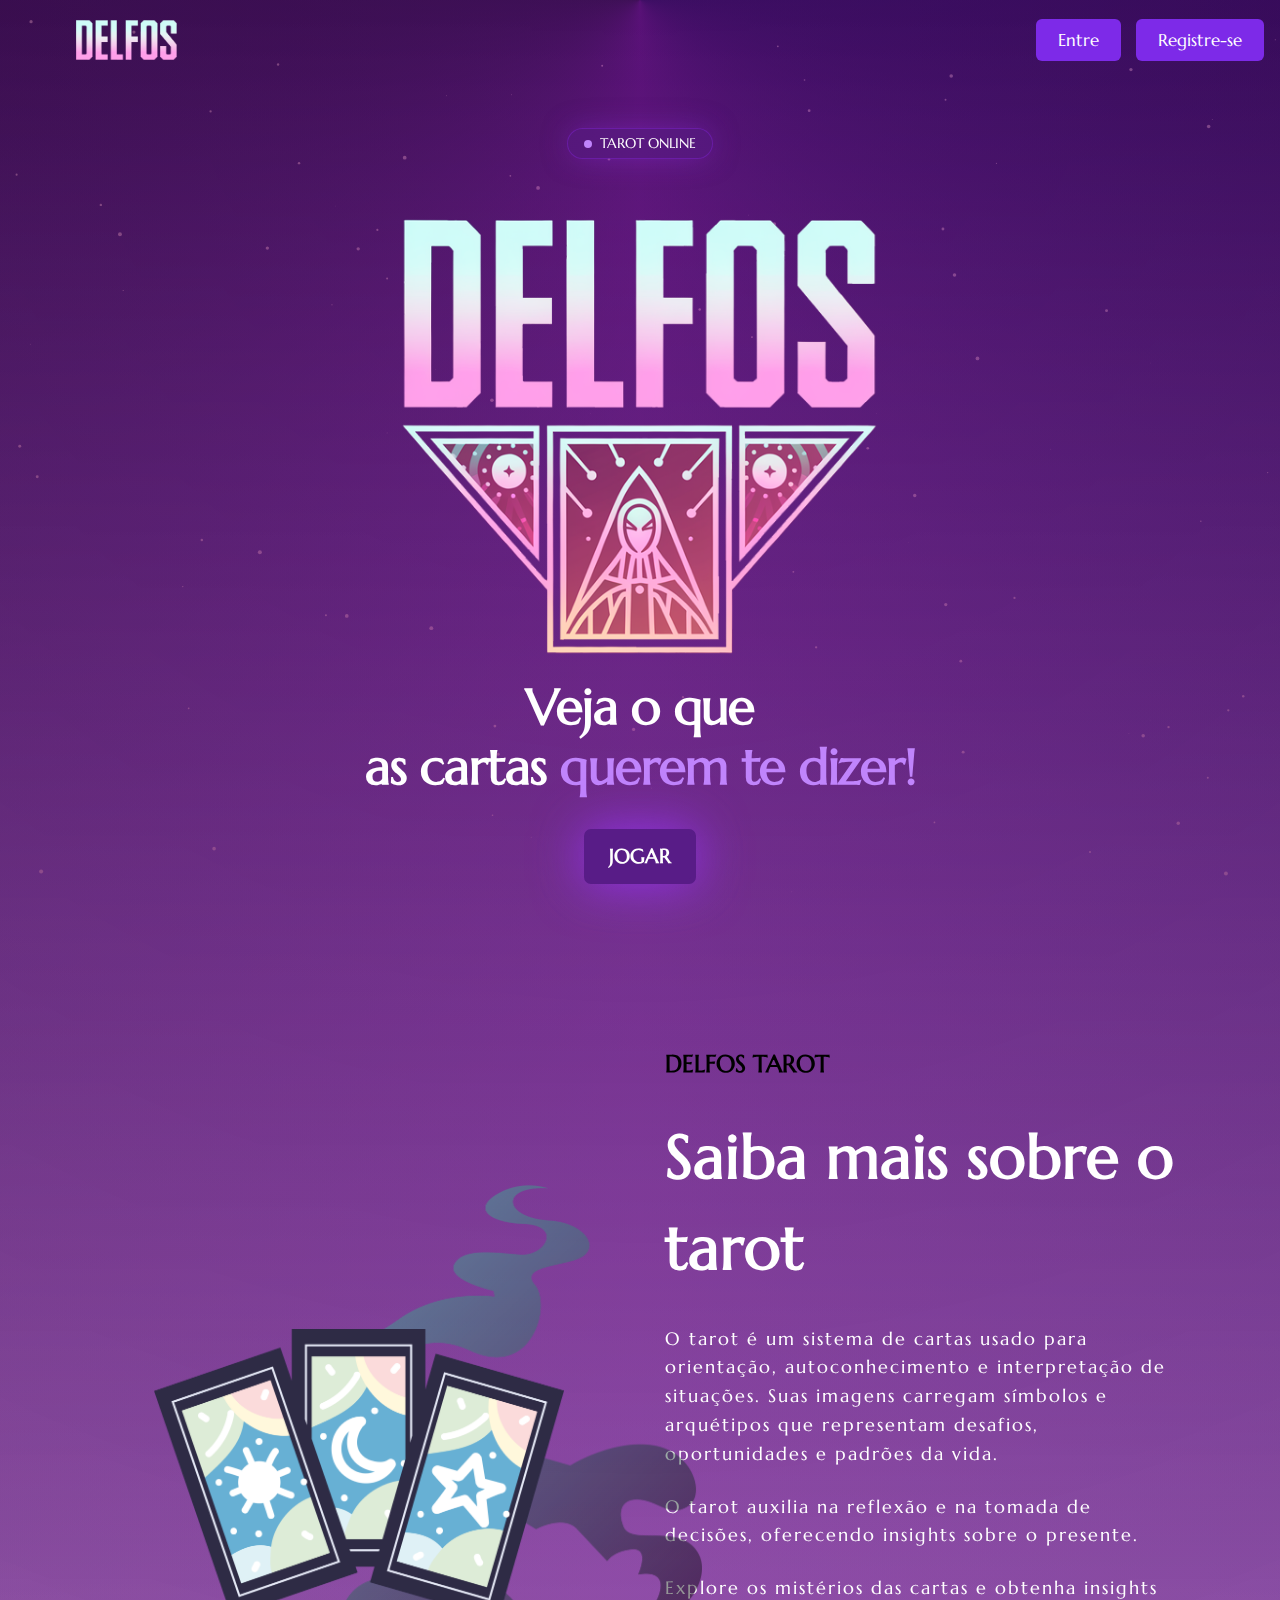
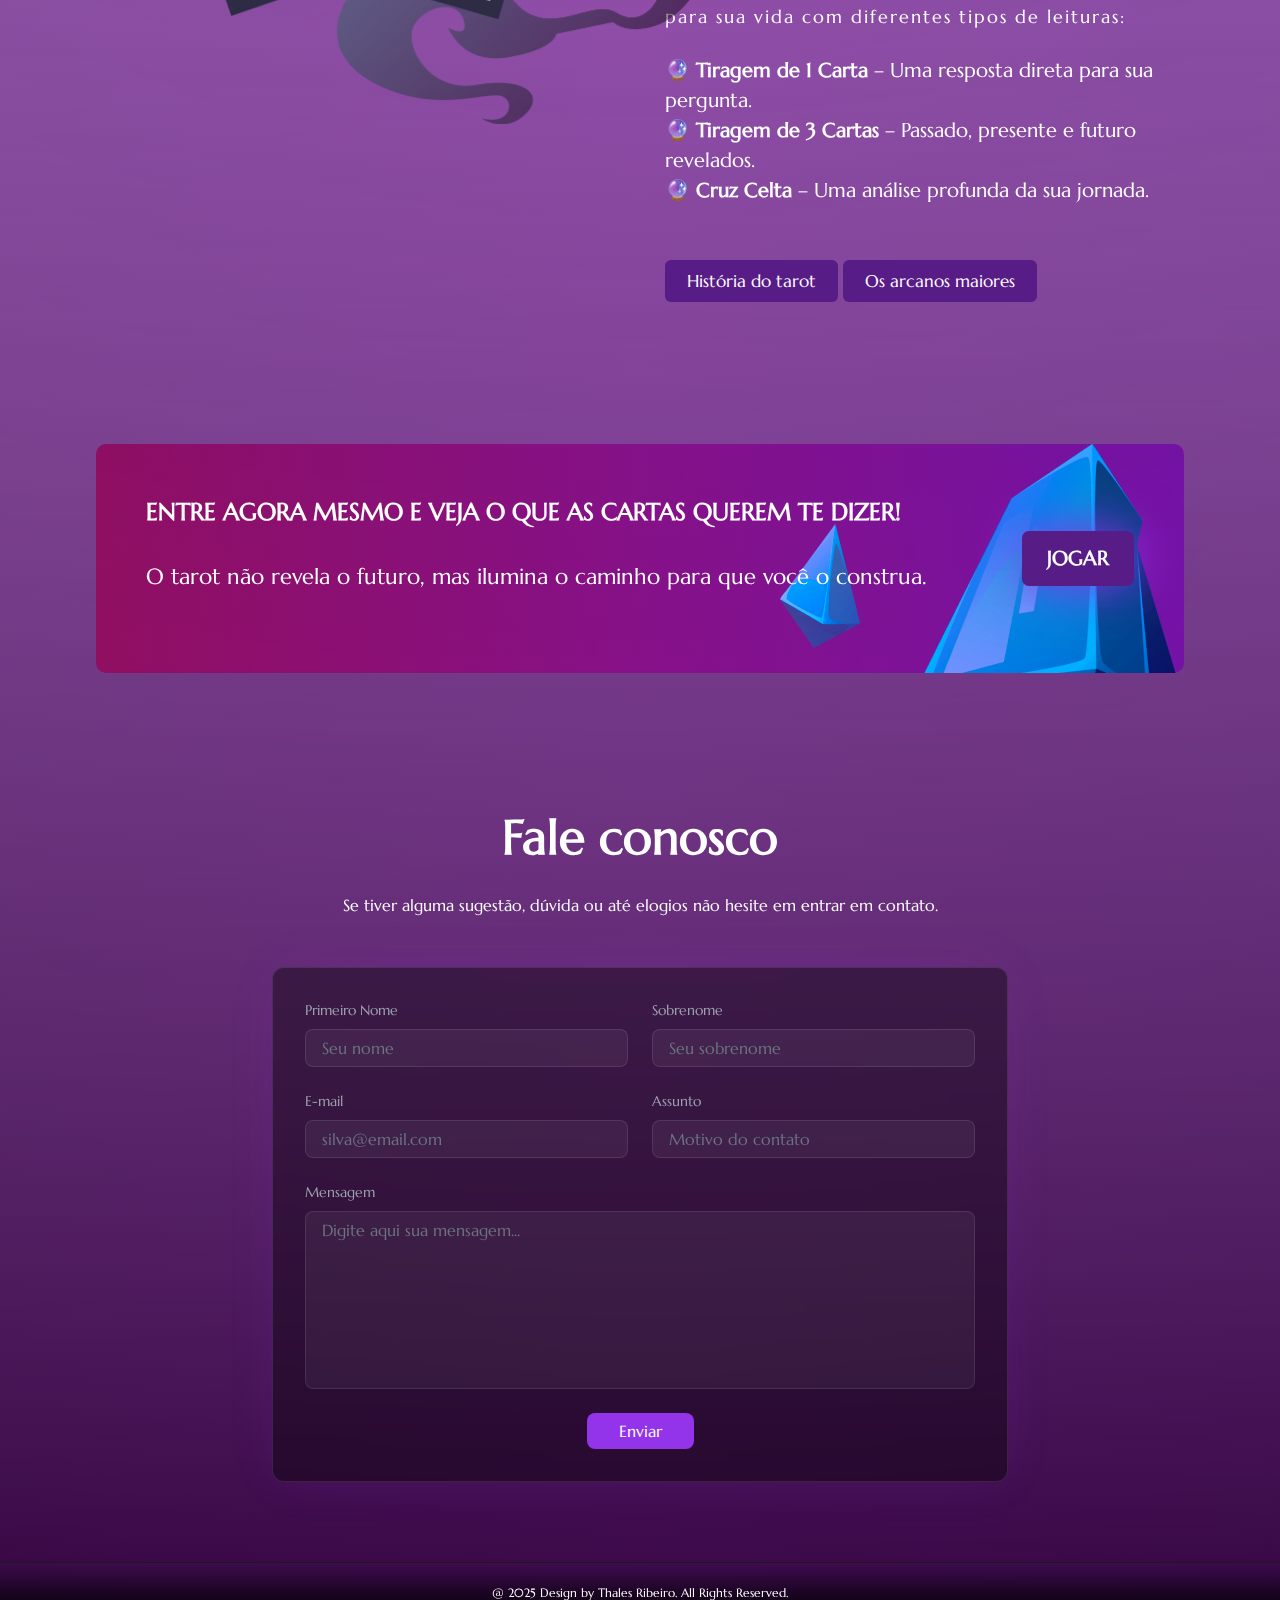
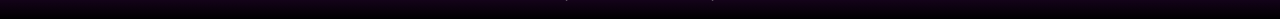
==== frontend/index.html @ f5b67c80 "banner ready" ====
<!DOCTYPE html>
<html lang="pt-BR">

<head>
    <meta charset="UTF-8">
    <meta name="viewport" content="width=device-width, initial-scale=1.0">
    <title>Delfos</title>
    <link rel="stylesheet" href="styles.css">
    <link rel="shortcut icon" type="imagex/png" href="/img/logo-img.png">
</head>

<body>

    <!-- login e signup -->

    <div id="login-modal" class="modal-background">
        <div class="modal">
            <span id="close-login" class="close-btn">&times;</span>
            <h1>Entre</h1>
            <form>
                <input type="email" placeholder="Email" required>
                <input type="password" placeholder="Senha" required>
                <button type="submit">Entrar</button>
            </form>
        </div>
    </div>

    <div id="signup-modal" class="modal-background">
        <div class="modal">
            <span id="close-signup" class="close-btn">&times;</span>
            <h2>Registre-se</h2>
            <form>
                <input type="email" placeholder="Email" required>
                <input type="password" placeholder="Senha" required>
                <button type="submit">Cadastrar</button>
            </form>
        </div>
    </div>


    <div class="container">
        <!-- Navigation -->
        <nav class="navbar">
            <div class="navbar-container">
                <div class="navbar-content">
                    <div class="navbar-left">
                        <a href="/" class="logo">
                            <div class="logo-icon">
                                <img src="img/logo-text.png" alt="">
                            </div>
                        </a>
                        <!-- <div class="navbar-links">
              <button class="nav-button">Features</button>
              <button class="nav-button">Developers</button>
              <button class="nav-button">Pricing</button>
              <button class="nav-button">Changelog</button>
            </div> -->
                    </div>
                    <div class="button-nav">
                        <button class="waitlist-button" id="login-btn">Entre</button>
                        <button class="waitlist-button" id="signup-btn">Registre-se</button>
                    </div>

                </div>
            </div>
        </nav>

        <!-- Hero Section -->
        <div class="hero-section">
            <!-- Gradient Background -->
            <div class="gradient-bg">
                <canvas id="canvas"></canvas>
                <div class="gradient-1"></div>
                <div class="gradient-2"></div>
                <div class="gradient-3"></div>
            </div>

            <div class="hero-content">
                <div class="badge">
                    <div class="badge-dot"></div>
                    <span class="badge-text">TAROT ONLINE</span>
                </div>

                <div>
                    <img src="img/logo4.png" alt="site logo" class="logo-img">
                </div>


                <h1 class="hero-title2">
                    Veja o que<br>
                    as cartas <span class="highlight">querem te dizer!</span>
                </h1>

                <p class="hero-description"></p>

                <button class="start-button" id="glowButton">JOGAR</button>
            </div>


            <!-- Introdução ao site -->

            <div class="about section testimonials-section">
                <div class="section_page">
                    <div class="hero_image aboutimg">
                        <img src="img/cards.png" alt="" id="animationtopDown">
                        <img src="img/tknvlt.png" alt="" class="bg-sparkle">
                        <!-- <img src="/img/lnfrlw-1024x548.png" alt="" id="section_image"> -->
                    </div>
                </div>
                <div class="about_title section_title">
                    <span class="glow">Delfos Tarot</span>
                    <h1>Saiba mais sobre o tarot</h1>
                    <div>
                        <p>O tarot é um sistema de cartas usado para orientação, autoconhecimento e interpretação de situações. Suas imagens carregam símbolos e arquétipos que representam desafios, oportunidades e padrões da vida. </p>
                        <br>
                        <p>O tarot auxilia na reflexão e na tomada de decisões, oferecendo insights sobre o presente.</p>
                        <br>
                        <p> Explore os mistérios das
                            cartas e obtenha insights para sua vida com diferentes tipos de leituras:</p>
                        <br>
                        <ul class="list" style="list-style: none;">
                            <li>🔮 <strong>Tiragem de 1 Carta</strong> – Uma resposta direta para sua pergunta.</li>
                            <li>🔮 <strong>Tiragem de 3 Cartas</strong> – Passado, presente e futuro revelados.</li>
                            <li>🔮 <strong>Cruz Celta</strong> – Uma análise profunda da sua jornada.</li>
                        </ul>
                        <br>
                    </div>
                    <div class="buttons-about">
                        <button class="about-tarot">História do tarot</button>
                        <button class="about-tarot">Os arcanos maiores</button>
                    </div>

                </div>
            </div>


            <!-- Testimonials Section -->
            <!-- <div class="testimonials-section">
                <div class="testimonials-container">
                    <div class="testimonials-grid">
                       
                        <div class="testimonial-card">
                            <div class="testimonial-glow"></div>
                            <div class="testimonial-content">
                                <div class="testimonial-profile">
                                    <img src="https://hebbkx1anhila5yf.public.blob.vercel-storage.com/image-GicK90aYtt8zrKnsr4RPexb2hOnWFR.png"
                                        alt="Talia Taylor" class="profile-image">
                                </div>
                                <blockquote class="testimonial-quote">
                                    <p>Escolha como tirar:</p>
                                </blockquote>
                                <ul>
                                    <li>Uma carta</li>
                                    <li>Três cartas</li>
                                    <li>Cruz celta</li>
                                </ul>
                            
                            </div>
                        </div>

                        
                        <div class="testimonial-card">
                            <div class="testimonial-glow"></div>
                            <div class="testimonial-content">
                                <div class="testimonial-profile">
                                    <img src="placeholder.svg?height=96&width=96" alt="Alex Chen" class="profile-image">
                                </div>
                                <blockquote class="testimonial-quote">
                                    <p>Escolha entre diferentes baralhos"</p>
                                </blockquote>
                                <footer class="testimonial-footer">
                                    <div class="testimonial-name">Alex Chen</div>
                                    <div class="testimonial-position">Lead Analyst @ DataFlow</div>
                                </footer>
                            </div>
                        </div>

                    
                        <div class="testimonial-card">
                            <div class="testimonial-glow"></div>
                            <div class="testimonial-content">
                                <div class="testimonial-profile">
                                    <img src="placeholder.svg?height=96&width=96" alt="Sarah Martinez"
                                        class="profile-image">
                                </div>
                                <blockquote class="testimonial-quote">
                                    <p>Leitura feita com AI</p>
                                </blockquote>
                                <footer class="testimonial-footer">
                                    <div class="testimonial-name">Sarah Martinez</div>
                                    <div class="testimonial-position">CTO @ TechForward</div>
                                </footer>
                            </div>
                        </div>
                    </div>
                </div>
            </div> -->
            
            <!-- banner  -->

            <div class="banner">
                <div class="banner-main">
                    <div class="banner-text">
                        <h1>Entre agora mesmo e veja o que as cartas querem te dizer!</h1>
                        <p>O tarot não revela o futuro, mas ilumina o caminho para que você o construa.</p>
                    </div>
                    <div>
                        <button class="start-button" id="glowButton">JOGAR</button>
                    </div>
                    <!-- <button class="start-button" id="glowButton">JOGAR</button> -->

                    
                </div>
            </div>
        

            <!-- Contact Section -->
            <div class="contact-section">
                <div class="contact-container">
                    <h2 class="section-title">Fale conosco</h2>
                    <p class="section-description">
                        Se tiver alguma sugestão, dúvida ou até elogios não hesite em entrar em contato.
                    </p>

                    <div class="contact-form-container">
                        <form class="contact-form">
                            <div class="form-row">
                                <div class="form-group">
                                    <label class="form-label">Primeiro Nome</label>
                                    <input type="text" placeholder="Seu nome" class="form-input">
                                </div>
                                <div class="form-group">
                                    <label class="form-label">Sobrenome</label>
                                    <input type="text" placeholder="Seu sobrenome" class="form-input">
                                </div>
                            </div>

                            <div class="form-row">
                                <div class="form-group">
                                    <label class="form-label">E-mail</label>
                                    <input type="email" placeholder="silva@email.com" class="form-input">
                                </div>
                                <div class="form-group">
                                    <label class="form-label">Assunto</label>
                                    <input type="text" placeholder="Motivo do contato" class="form-input">
                                </div>
                            </div>

                            <div class="form-group">
                                <label class="form-label">Mensagem</label>
                                <textarea rows="8" placeholder="Digite aqui sua mensagem..."
                                    class="form-textarea"></textarea>
                            </div>

                            <button type="submit" class="submit-button">Enviar</button>
                        </form>
                    </div>
                </div>
            </div>

            <!-- Footer -->
            <footer class="footer">
                <div class="footer-container">
                    <nav class="footer-nav">
                        <p><a href="https://www.linkedin.com/in/ribeirothales/" target="_blank">@ 2025 Design by Thales
                                Ribeiro. All Rights Reserved.</a></p>

                    </nav>
                </div>
            </footer>
        </div>
    </div>


    <a class="back-to-top" href="#"><i class="fa-solid fa-arrow-up"></i></a>
    <script src="script.js"></script>
</body>

</html>
---- frontend/styles.css ----
@import url('https://fonts.googleapis.com/css2?family=Epilogue:ital,wght@0,100..900;1,100..900&family=Lilita+One&family=Marcellus&family=Oswald:wght@200..700&family=Poppins:ital,wght@0,100;0,200;0,300;0,400;0,500;0,600;0,700;0,800;0,900;1,100;1,200;1,300;1,400;1,500;1,600;1,700;1,800;1,900&display=swap');

/* Base Styles */
:root {
  --purple-400: #c084fc;
  --purple-600: #9333ea;
  --purple-700: #7e22ce;
  --purple-900: #581c87;
  --black: #000000;
  --white: #ffffff;
  --gray-300: #d1d5db;
  --gray-400: #9ca3af;
  --gray-500: #6b7280;
}

* {
  margin: 0;
  padding: 0;
  box-sizing: border-box;
  font-family: 'Marcellus', sans serif;
}

body {
  font-family: -apple-system, BlinkMacSystemFont, 'Segoe UI', Roboto, Oxygen, Ubuntu, Cantarell, 'Open Sans', 'Helvetica Neue', sans-serif;
  color: var(--white);
  line-height: 1.5;
}

canvas{
  filter: blur(0.5px);
}

.container {
  min-height: 100vh;
  background: linear-gradient(to bottom, var(--black), rgba(88, 28, 135, 0.2), var(--black));
  overflow: hidden;
}

/* login e signup */

.modal-background {
  position: fixed;
  top: 0;
  left: 0;
  width: 100%;
  height: 100%;
  background: rgba(0, 0, 0, 0.7); /* Fundo escuro */
  backdrop-filter: blur(5px); /* Desfoque do fundo */
  display: none; /* Inicialmente escondido */
  justify-content: center;
  align-items: center;
  z-index: 999;
}

.modal {
  background-color:rgb(46, 1, 54);
  padding: 20px;
  border-radius: 10px;
  box-shadow: 0px 4px 12px rgba(0, 0, 0, 0.1);
  width: 100%;
  max-width: 400px; /* Limita a largura do modal */
  display: flex;
  flex-direction: column;
  align-items: center;
  position: relative;
}

/* Botão X para fechar no canto superior direito */
.close-btn {
  position: absolute;
  top: 10px;
  right: 10px;
  font-size: 30px;
  font-weight: bold;
  color: #333;
  cursor: pointer;
}

.close-btn:hover {
  color: #f44336;
}

.modal input {
  width: 100%;
  padding: 10px;
  margin: 10px 0;
  border: 1px solid #ccc;
  border-radius: 5px;
  box-sizing: border-box; /* Garante que o padding não ultrapasse o tamanho do input */
}

.modal button {
  padding: 10px 20px;
  background-color: var(--purple-400);
  color: white;
  border: none;
  border-radius: 5px;
  cursor: pointer;
  width: 100%;
  margin-top: 10px;
}

.modal button:hover {
  background-color: var(--purple-600);
}



/* Navigation */
.navbar {
  position: fixed;
  top: 0;
  left: 0;
  right: 0;
  z-index: 50;
}

.navbar-container {
  padding: 0 1rem;
}

.navbar-content {
  display: flex;
  align-items: center;
  justify-content: space-between;
  height: 4rem;
  margin: 0.5rem 0;
}

.button-nav {
  display: flex;
  gap: 15px;
}


.navbar-left {
  display: flex;
  align-items: center;
  gap: 4rem;
}

.logo {
  display: flex;
  align-items: center;
  text-decoration: none;
}

.logo-icon {
  display: flex;
  padding-left: 60px;

}

.logo-icon img {
  max-width: 20%;
}

.logo-dot {
  width: 0.75rem;
  height: 0.75rem;
  border-radius: 50%;
  background-color: var(--white);
}

.navbar-links {
  display: none;
}

.nav-button {
  background: transparent;
  border: none;
  color: var(--gray-400);
  padding: 0.5rem 1rem;
  cursor: pointer;
  font-size: 1rem;
  transition: color 0.3s;
}

.nav-button:hover {
  color: var(--white);
}

.about-tarot {
  position: relative;
  padding: 10px 22px;
  border-radius: 6px;
  border: none;
  color: #fff;
  cursor: pointer;
  background-color: var(--purple-900);
  transition: all 0.2s ease;
  font-size: 17px;
  font-weight: 400;
}

.about-tarot:before,
.about-tarot:after {
  position: absolute;
  content: "";
  width: 150%;
  left: 50%;
  height: 100%;
  transform: translateX(-50%);
  z-index: -1000;
  background-repeat: no-repeat;
}

.about-tarot:hover:before {
  top: -70%;
  background-image: radial-gradient(circle, #7d2ae8 20%, transparent 20%),
    radial-gradient(circle, transparent 20%, #7d2ae8 20%, transparent 30%),
    radial-gradient(circle, #7d2ae8 20%, transparent 20%),
    radial-gradient(circle, #7d2ae8 20%, transparent 20%),
    radial-gradient(circle, transparent 10%, #7d2ae8 15%, transparent 20%),
    radial-gradient(circle, #7d2ae8 20%, transparent 20%),
    radial-gradient(circle, #7d2ae8 20%, transparent 20%),
    radial-gradient(circle, #7d2ae8 20%, transparent 20%),
    radial-gradient(circle, #7d2ae8 20%, transparent 20%);
  background-size: 10% 10%, 20% 20%, 15% 15%, 20% 20%, 18% 18%, 10% 10%, 15% 15%,
    10% 10%, 18% 18%;
  background-position: 50% 120%;
  animation: greentopBubbles 0.6s ease;
}

.waitlist-button {
  position: relative;
  padding: 10px 22px;
  border-radius: 6px;
  border: none;
  color: #fff;
  cursor: pointer;
  background-color: #7d2ae8;
  transition: all 0.2s ease;
  font-size: 17px;
  font-weight: 400;
}

.waitlist-button:active {
  transform: scale(0.96);
}

.waitlist-button:before,
.waitlist-button:after {
  position: absolute;
  content: "";
  width: 150%;
  left: 50%;
  height: 100%;
  transform: translateX(-50%);
  z-index: -1000;
  background-repeat: no-repeat;
}

.waitlist-button:hover:before {
  top: -70%;
  background-image: radial-gradient(circle, #7d2ae8 20%, transparent 20%),
    radial-gradient(circle, transparent 20%, #7d2ae8 20%, transparent 30%),
    radial-gradient(circle, #7d2ae8 20%, transparent 20%),
    radial-gradient(circle, #7d2ae8 20%, transparent 20%),
    radial-gradient(circle, transparent 10%, #7d2ae8 15%, transparent 20%),
    radial-gradient(circle, #7d2ae8 20%, transparent 20%),
    radial-gradient(circle, #7d2ae8 20%, transparent 20%),
    radial-gradient(circle, #7d2ae8 20%, transparent 20%),
    radial-gradient(circle, #7d2ae8 20%, transparent 20%);
  background-size: 10% 10%, 20% 20%, 15% 15%, 20% 20%, 18% 18%, 10% 10%, 15% 15%,
    10% 10%, 18% 18%;
  background-position: 50% 120%;
  animation: greentopBubbles 0.6s ease;
}

@keyframes greentopBubbles {
  0% {
    background-position: 5% 90%, 10% 90%, 10% 90%, 15% 90%, 25% 90%, 25% 90%,
      40% 90%, 55% 90%, 70% 90%;
  }

  50% {
    background-position: 0% 80%, 0% 20%, 10% 40%, 20% 0%, 30% 30%, 22% 50%,
      50% 50%, 65% 20%, 90% 30%;
  }

  100% {
    background-position: 0% 70%, 0% 10%, 10% 30%, 20% -10%, 30% 20%, 22% 40%,
      50% 40%, 65% 10%, 90% 20%;
    background-size: 0% 0%, 0% 0%, 0% 0%, 0% 0%, 0% 0%, 0% 0%;
  }
}

.waitlist-button:hover::after {
  bottom: -70%;
  background-image: radial-gradient(circle, #7d2ae8 20%, transparent 20%),
    radial-gradient(circle, #7d2ae8 20%, transparent 20%),
    radial-gradient(circle, transparent 10%, #7d2ae8 15%, transparent 20%),
    radial-gradient(circle, #7d2ae8 20%, transparent 20%),
    radial-gradient(circle, #7d2ae8 20%, transparent 20%),
    radial-gradient(circle, #7d2ae8 20%, transparent 20%),
    radial-gradient(circle, #7d2ae8 20%, transparent 20%);
  background-size: 15% 15%, 20% 20%, 18% 18%, 20% 20%, 15% 15%, 20% 20%, 18% 18%;
  background-position: 50% 0%;
  animation: greenbottomBubbles 0.6s ease;
}

@keyframes greenbottomBubbles {
  0% {
    background-position: 10% -10%, 30% 10%, 55% -10%, 70% -10%, 85% -10%,
      70% -10%, 70% 0%;
  }

  50% {
    background-position: 0% 80%, 20% 80%, 45% 60%, 60% 100%, 75% 70%, 95% 60%,
      105% 0%;
  }

  100% {
    background-position: 0% 90%, 20% 90%, 45% 70%, 60% 110%, 75% 80%, 95% 70%,
      110% 10%;
    background-size: 0% 0%, 0% 0%, 0% 0%, 0% 0%, 0% 0%, 0% 0%;
  }
}

/* Hero Section */
.hero-section {
  position: relative;
  padding-top: 8rem;
  padding-bottom: 0;
}

.gradient-bg {
  position: absolute;
  inset: 0;
}

.gradient-1 {
  position: absolute;
  inset: 0;
  background: linear-gradient(to bottom, rgba(88, 28, 135, 0.3), rgba(107, 33, 168, 0.2), transparent);
}

.gradient-2 {
  position: absolute;
  inset: 0;
  background: radial-gradient(circle at top, rgba(147, 51, 234, 0.3), rgba(67, 11, 109, 0.2), transparent);
}

.gradient-3 {
  position: absolute;
  inset: 0;
  background: conic-gradient(from 90deg at 50% 0%, #3b0764, #720d8b 25%, #0b090c 75%, #3b0764 100%);
  opacity: 0.5;
}

.hero-content {
  position: relative;
  max-width: 80rem;
  margin: 0 auto;
  padding: 0 1rem;
  text-align: center;
}

.badge {
  display: inline-flex;
  align-items: center;
  border-radius: 9999px;
  padding: 0.25rem 1rem;
  margin-bottom: 2rem;
  background-color: rgba(88, 28, 135, 0.5);
  border: 1px solid rgba(126, 34, 206, 0.5);
  box-shadow: 0 0 30px -5px rgba(147, 51, 234, 0.5);
}

.badge-dot {
  width: 0.5rem;
  height: 0.5rem;
  border-radius: 50%;
  background-color: var(--purple-400);
  margin-right: 0.5rem;
}

.badge-text {
  font-size: 0.875rem;
  color: var(--purple-300);
}

.logo-img {
  justify-content: center;
  align-items: center;
  padding-bottom: 0px;
  max-width: 30rem;
  margin: 0 auto;
  text-align: center;
  position: relative;
}

.hero-title {
  font-size: 50px;
  font-weight: 700;
  line-height: 1.2;
  letter-spacing: -0.025em;
  color: var(--white);
  margin-bottom: 1.5rem;
}

.hero-title2 {
  font-size: 50px;
  font-weight: 700;
  line-height: 1.2;
  letter-spacing: -0.025em;
  color: var(--white);
  margin-bottom: 1.5rem;
}

.highlight {
  color: var(--purple-400);
}

.hero-description {
  max-width: 36rem;
  margin: 0 auto;
  font-size: 1.125rem;
  color: var(--gray-300);
  margin-bottom: 2rem;
}

.start-button {
  color: white;
  border: 5px solid var(--purple-900);
  border-radius: 7px;
  padding: 10px 20px;
  /* font-family: Verdana, Geneva, Tahoma, sans-serif; */
  font-size: 20px;
  font-weight: 700;
  background:var(--purple-900);
  cursor: pointer;
  position: relative;
  overflow: hidden;
  transition: background 0.3s ease-in-out, color 0.3s ease-in-out, border-color 0.3s ease-in-out;
  box-shadow: 0 0 50px var(--purple-600);
}

.start-button:hover {
  /* background: transparent; */
  background: var(--purple-600);
  color: white;
  border-color: white;
  box-shadow: 0 0 50px var(--purple-600);
  position: relative;
}

.stars {
  position: fixed;
  width: 15px;
  height: 15px;
  background-color: white;
  clip-path: polygon(50% 0%, 61% 35%, 98% 35%, 68% 57%, 79% 91%, 
                       50% 70%, 21% 91%, 32% 57%, 2% 35%, 39% 35%);
  transform: rotate(45deg);
  box-shadow: 0 0 10px white;
  opacity: 1;
  transition: transform 0.5s ease-out, opacity 0.5s ease-in-out;
}

.stars.large {
  width: 10px;
  height: 10px;
}




/* seçõa introdutória  */

.hero_image {
  position: relative;
  width: 100%;
  height: 100vh;
  
}

.hero_image img.bg-sparkle {
  position: absolute;
  bottom: 0;
  left: 0;
  width: 100%;
  z-index: 0; /* A imagem de fundo ficará atrás da primeira */

  bottom: 200px;
  left: 200px;
}

.hero_image img#animationtopDown {
  position: relative;
  z-index: 1; /* Garante que a primeira imagem esteja acima da segunda */
 
}


.bg-sparkle {
  width: 100%;
  background-size: cover;
  background-position: top;
  background-repeat: no-repeat;
  max-width: 400px;
  
}

.section_page {
  width: 50%;
  display: flex;
  justify-content: center;
  align-items: center;
  /* background-image: url(image/kjecn-979x1024.png); */
  background-size: 100%;
  background-position: top;

}

.section_page img{
  animation: Anim_top_down 6s infinite;
}

@keyframes Anim_top_down {
  0%{
      transform: translateY(0px);
  }
  50%{
      transform: translateY(-20px) translateX(-20px);
  }
  100%{
      transform: translateY(0px) translateX(0px);
  }
}

.section_page, .hero_image img {
  width: 100%;
}



.section {
  width: 100%;
  display: flex;
  justify-content: space-between;
  align-items: center;
  flex-direction: row;
  padding: 120px 8%;
  gap: 50px;
}

.aboutimg {
  display: flex;
  flex-direction: column;
  justify-content: center;
  align-items: center;
}

.aboutimg img {
  animation: none;
  background-size: 80%;
  background-position: bottom;
}


/* Testimonials Section */
.testimonials-section {
  position: relative;
  margin-top: 20px;
  /* background: linear-gradient(to bottom, rgba(88, 28, 135, 0.2), rgba(76, 29, 149, 0.3), transparent); */
  padding: 8rem 0;
}

.testimonials-container {
  position: relative;
  max-width: 80rem;
  margin: 0 auto;
  padding: 0 1rem;
}

.testimonials-grid {
  display: grid;
  gap: 2rem;
  grid-template-columns: 1fr;
}

.testimonial-card {
  position: relative;
  group;
}

.testimonial-glow {
  position: absolute;
  inset: 0;
  background-color: rgba(134, 36, 224, 0.5);
  filter: blur(1rem);
  transition: background-color 0.3s;
}

.testimonial-card:hover .testimonial-glow {
  background-color: rgba(147, 51, 234, 0.3);
}

.testimonial-content {
  position: relative;
  background-color: rgba(0, 0, 0, 0.4);
  backdrop-filter: blur(4px);
  border-radius: 1rem;
  padding: 1.5rem;
  border: 1px solid rgba(255, 255, 255, 0.1);
  display: flex;
  flex-direction: column;
  height: 100%;
}

.testimonial-profile {
  margin-bottom: 1.5rem;
}

.profile-image {
  width: 6rem;
  height: 6rem;
  border-radius: 1rem;
  object-fit: cover;
}

.testimonial-quote {
  flex: 1;
  margin-bottom: 1.5rem;
}

.testimonial-quote p {
  font-size: 1.125rem;
  font-weight: 500;
  color: var(--white);
}

.testimonial-name {
  font-weight: 500;
  color: var(--white);
}

.testimonial-position {
  font-size: 0.875rem;
  color: var(--gray-400);
}


/* banner  */

.banner {
  width: 85%;
  margin: 0 auto;
  background-color: transparent;
  background-image: linear-gradient(90deg, #d3102d 0%, #8b1cda 100%) !important;
  border-radius: 10px;
}

.banner-main {
  width: 100%;
  display: flex;
  justify-content: space-between;
  align-items: center;
  flex-direction: row;
  gap: 50px;
  padding: 50px;
  background-image: url(img/k5jfyn.png);
  background-position: top right;
  background-repeat: no-repeat;
  background-size: contain 100%;
  margin: 0 auto;
  position: relative;
  height: 100%;
}

.banner-text h1, .banner-main span {
  font-size: 2.5rem;
  color: white;
  /* width: 80%; */
  position: relative;
  z-index: 9;
  text-transform: uppercase;
}

.banner-main span:after {
  content: '';
  position: absolute;
  bottom: 0;
  left: 0;
  height: 5%;
  width: 100%;
  background-color: #fff;
  z-index: -1;
  transition: var(--trns-05);
}

.banner-main span:hover:after {
  height: 100%;
}

.banner-main p {
  font-size: 22px;
  padding: 30px 0;
}

.banner-main .banner-btn {
  height: 50px;
  width: 200px;
  color: #fff;
  font-size: 18px;
  border: none;
  background-color: #131325;
  font-weight: 500;
  border-radius: 5px;
  cursor: pointer;
}

/* Contact Section */
.contact-section {
  position: relative;
  margin-top: 0;
  /* background: linear-gradient(to bottom, rgba(88, 28, 135, 0.2), rgba(76, 29, 149, 0.3), transparent); */
  padding: 8rem 0 5rem;
}

.contact-container {
  position: relative;
  max-width: 48rem;
  margin: 0 auto;
  padding: 0 1rem;
  text-align: center;
}

.contact-form-container {
  background-color: rgba(0, 0, 0, 0.4);
  backdrop-filter: blur(4px);
  border-radius: 0.75rem;
  padding: 1.5rem;
  border: 1px solid rgba(255, 255, 255, 0.1);
  box-shadow: 0 0 50px -12px rgba(147, 51, 234, 0.2);
}

.contact-form {
  display: grid;
  gap: 1.5rem;
}

.form-row {
  display: grid;
  gap: 1.5rem;
  grid-template-columns: 1fr;
}

.form-group {
  display: grid;
  gap: 0.5rem;
}

.form-label {
  font-size: 0.875rem;
  color: var(--gray-400);
  text-align: left;
}

.form-input,
.form-textarea {
  background-color: rgba(255, 255, 255, 0.05);
  border: 1px solid rgba(255, 255, 255, 0.1);
  border-radius: 0.5rem;
  padding: 0.5rem 1rem;
  color: var(--white);
  font-size: 1rem;
}

.form-input::placeholder,
.form-textarea::placeholder {
  color: var(--gray-500);
}

.form-input:focus,
.form-textarea:focus {
  outline: none;
  box-shadow: 0 0 0 2px var(--purple-600);
}

.form-textarea {
  resize: none;
}

.submit-button {
  background-color: var(--purple-600);
  color: white;
  border: none;
  border-radius: 0.5rem;
  padding: 0.5rem 2rem;
  font-size: 1rem;
  cursor: pointer;
  width: 100%;
  transition: background-color 0.3s;
}

.submit-button:hover {
  background-color: var(--purple-900);
}

.section-description {
  padding-top: 20px;
  padding-bottom: 50px;
}

/* Footer */
.footer {
  position: relative;
  margin-top: 0;
  border-top: 1px solid rgba(255, 255, 255, 0.1);
  background: linear-gradient(to bottom, rgba(88, 28, 135, 0.1), var(--black));
}

.footer-container {
  max-width: 80rem;
  margin: 0 auto;
  padding: 0 1rem;
}

.footer-nav {
  padding: 0rem 0;
}

.footer-links {
  display: flex;
  flex-wrap: wrap;
  justify-content: center;
  gap: 2rem 1rem;
  list-style: none;
}

.primary-links {
  margin-bottom: 1rem;
}

.footer-link {
  font-size: 0.875rem;
  color: var(--gray-400);
  text-decoration: none;
  transition: color 0.3s;
}

.footer-link:hover {
  color: var(--white);
}

.back-to-top {
  position: fixed;
  bottom: 2rem;
  right: 2rem;
  background-color: var(--card-color);
  width: 3rem;
  height: 3rem;
  display: flex;
  justify-content: center;
  align-items: center;
  border-radius: 50%;
  color: var(--body-color);
  border: 0.1rem solid var(--body-color);
}

.footer-nav p {
  margin: 0;
  padding: 1rem;
  text-align: center;
  
}

.footer-nav a {
  color: white;
  text-decoration: none;
  font-size: 12px;
}

/* Media Queries */
@media (min-width: 640px) {
  .hero-title {
    font-size: 3.75rem;
  }

  .section-title {
    font-size: 3rem;
  }

  .contact-form-container {
    padding: 2rem;
  }

  .submit-button {
    width: auto;
    justify-self: center;
  }
  
}

@media (min-width: 768px) {
  .navbar-links {
    display: flex;
    align-items: center;
    gap: 2rem;
  }

  .testimonials-grid {
    grid-template-columns: repeat(3, 1fr);
  }

  .pricing-grid {
    grid-template-columns: repeat(3, 1fr);
  }

  .form-row {
    grid-template-columns: repeat(2, 1fr);
  }

  .hero-title {
    font-size: 4.5rem;
  }
  
}

@media (min-width: 1024px) {
  .hero-title {
    font-size: 6rem;
  }
  .banner-text h1, .banner-main span {
    font-size: 2rem;
}
  .banner-text h1 , .banner-main span{
  font-size: 1.5rem;
}
  
}


















.section {
  width: 100%;
  display: flex;
  justify-content: space-between;
  align-items: center;
  flex-direction: row;
  padding: 120px 8%;
  gap: 50px;
}

#section_image {
  width: 100%;
  background-repeat: no-repeat;
  background-size: cover;
  background-position: top;
}

.section_title {
  width: 50%;
  display: flex;
  justify-content: flex-start;
  align-items: flex-start;
  flex-direction: column;
  gap: 30px;
}

.section_title span {
  text-transform: uppercase;
  /* font-weight: 900; */
  color: black;
  
  font-size: 1.5rem;
  font-weight: bolder;
  

}

.glow {
  
  color: #fff;
  text-align: center;
  -webkit-animation: glow 1s ease-in-out infinite alternate;
  -moz-animation: glow 1s ease-in-out infinite alternate;
  animation: glow 1s ease-in-out infinite alternate;
}

@-webkit-keyframes glow {
  from {
    text-shadow: 0 0 10px #fff, 0 0 20px #fff, 0 0 30px #e60073, 0 0 40px #e60073, 0 0 50px #e60073, 0 0 60px #e60073, 0 0 70px #e60073;
  }
  to {
    text-shadow: 0 0 20px #fff, 0 0 30px #ff4da6, 0 0 40px #ff4da6, 0 0 50px #ff4da6, 0 0 60px #ff4da6, 0 0 70px #ff4da6, 0 0 80px #ff4da6;
  }
}


.section_title h1{
  font-size: 3.8rem;
  font-family: 'marcellus', serif;
  font-weight: 600;
}

.section_title p {
  color: white;
  font-size: 18px;
  letter-spacing: 2px;
  line-height: 1.8rem;
}

.section_page {
  width: 50%;
  display: flex;
  justify-content: center;
  align-items: center;
  background-image: url(image/kjecn-979x1024.png);
  background-size: 100%;
  background-position: top;

}



.list {
  font-size: 20px;
}

.section_page img{
  animation: Anim_top_down 6s infinite;
}

@keyframes Anim_top_down {
  0%{
      transform: translateY(0px);
  }
  50%{
      transform: translateY(-20px) translateX(-20px);
  }
  100%{
      transform: translateY(0px) translateX(0px);
  }
}

.btn {
  height: 60px;
  width: 160px;
  border: none;
  border-radius: 5px;
  color: var(--secondary-color);
  font-weight: 500;
  font-size: 20px;
  background-color: transparent;
  background-image: linear-gradient(90deg , #e75469 0%, #a93ef8 100%);
  cursor: pointer;
}



.hero-logo {
  width: 400px;
  display: flex;
  gap: 50px;
  padding-top: 80px;
}

#breallyimg , #acumeimg {
  width: 35%;
  background-size: cover;
  background-position: top;
  background-repeat: no-repeat;
  object-fit: contain;
  opacity: 0.5;
  transition: var(--trns-05);
}

#breallyimg:hover, #acumeimg:hover {
  opacity: 1;
}


.about {
  background-image: url(image/knkjnll.png);
  background-size: cover;
  background-position: top;
  background-repeat: no-repeat;
}

.aboutimg {
  display: flex;
  flex-direction: column;
  justify-content: center;
  align-items: center;
}

.aboutimg img {
  animation: none;
  background-size: 80%;
  background-position: bottom;
}

#animationtopDown {
  width: 80%;
  background-size: 70%;
  background-position: right top;
  background-repeat: no-repeat;
  animation: Anim_topDown 5s infinite;
}

@keyframes Anim_topDown {
  0% {
      transform: translateY(0px);
  }
  50%{
      transform: translateY(20px);
  }
  100% {
      transform: translateY(0px);
  }
}
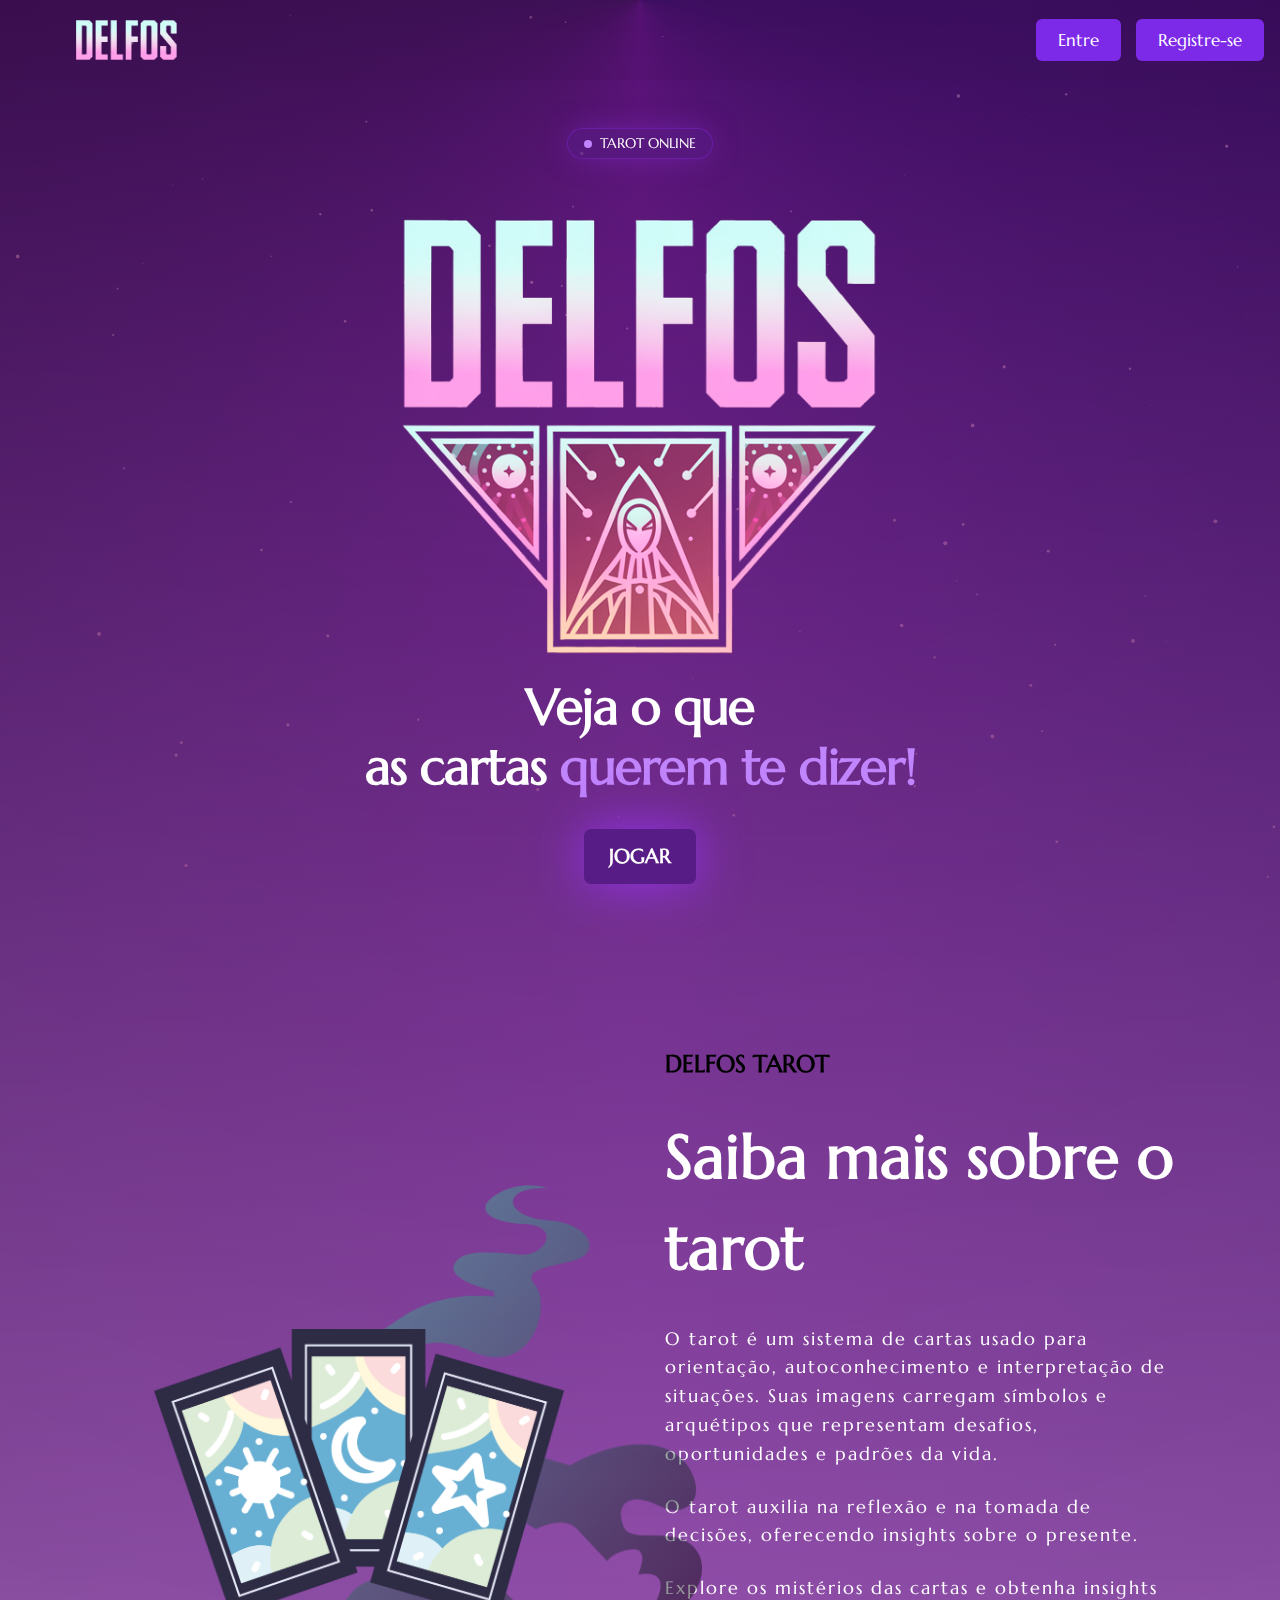
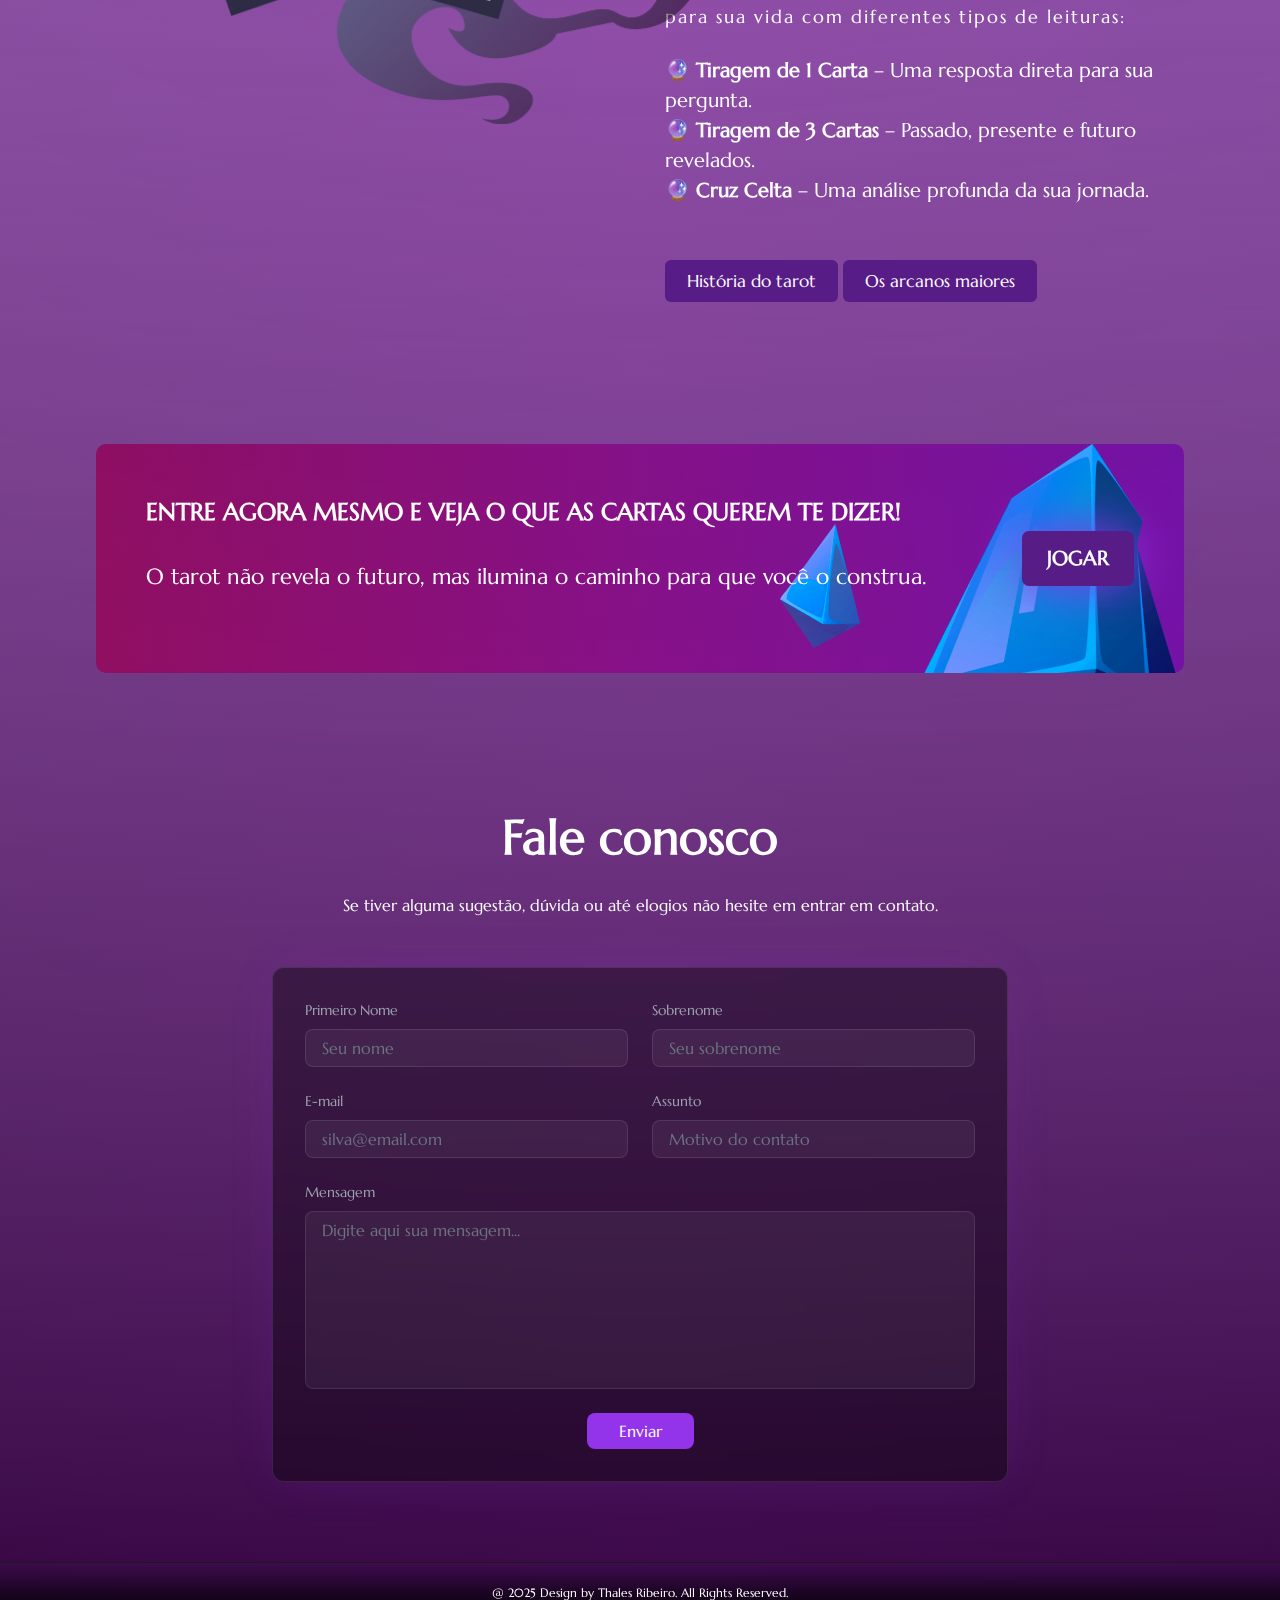
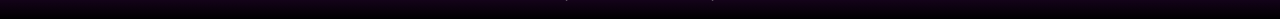
==== commit b7ff76fc: "small fixes" ====
--- a/frontend/index.html
+++ b/frontend/index.html
@@ -6,7 +6,7 @@
     <meta name="viewport" content="width=device-width, initial-scale=1.0">
     <title>Delfos</title>
     <link rel="stylesheet" href="styles.css">
-    <link rel="shortcut icon" type="imagex/png" href="/img/logo-img.png">
+    <link rel="shortcut icon" type="imagex/png" href="img/logo-img.png">
 </head>
 
 <body>
@@ -49,12 +49,6 @@
                                 <img src="img/logo-text.png" alt="">
                             </div>
                         </a>
-                        <!-- <div class="navbar-links">
-              <button class="nav-button">Features</button>
-              <button class="nav-button">Developers</button>
-              <button class="nav-button">Pricing</button>
-              <button class="nav-button">Changelog</button>
-            </div> -->
                     </div>
                     <div class="button-nav">
                         <button class="waitlist-button" id="login-btn">Entre</button>
--- a/frontend/styles.css
+++ b/frontend/styles.css
@@ -113,6 +113,9 @@
   left: 0;
   right: 0;
   z-index: 50;
+  background: #3c0f511d;
+  /* backdrop-filter: blur(40px); */
+  /* backdrop-filter: drop-shadow(4px 4px 10px black); */
 }
 
 .navbar-container {
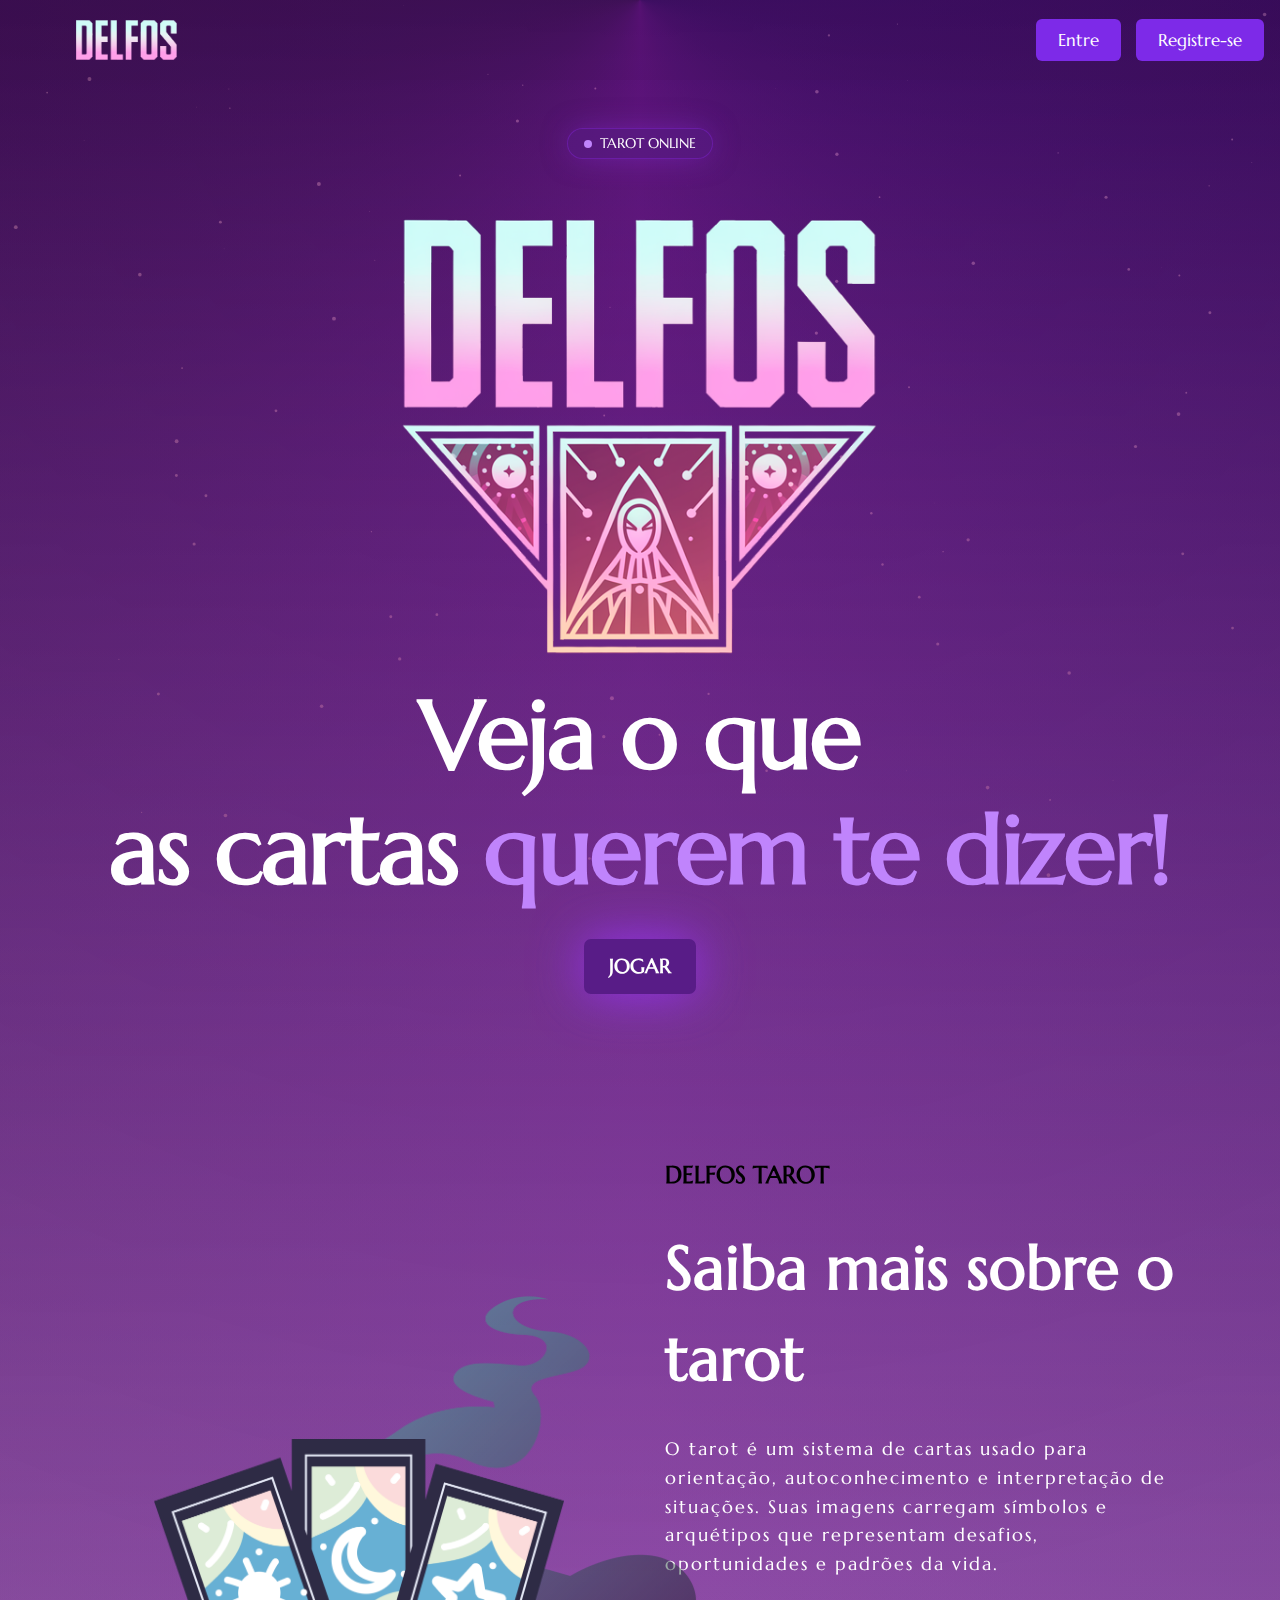
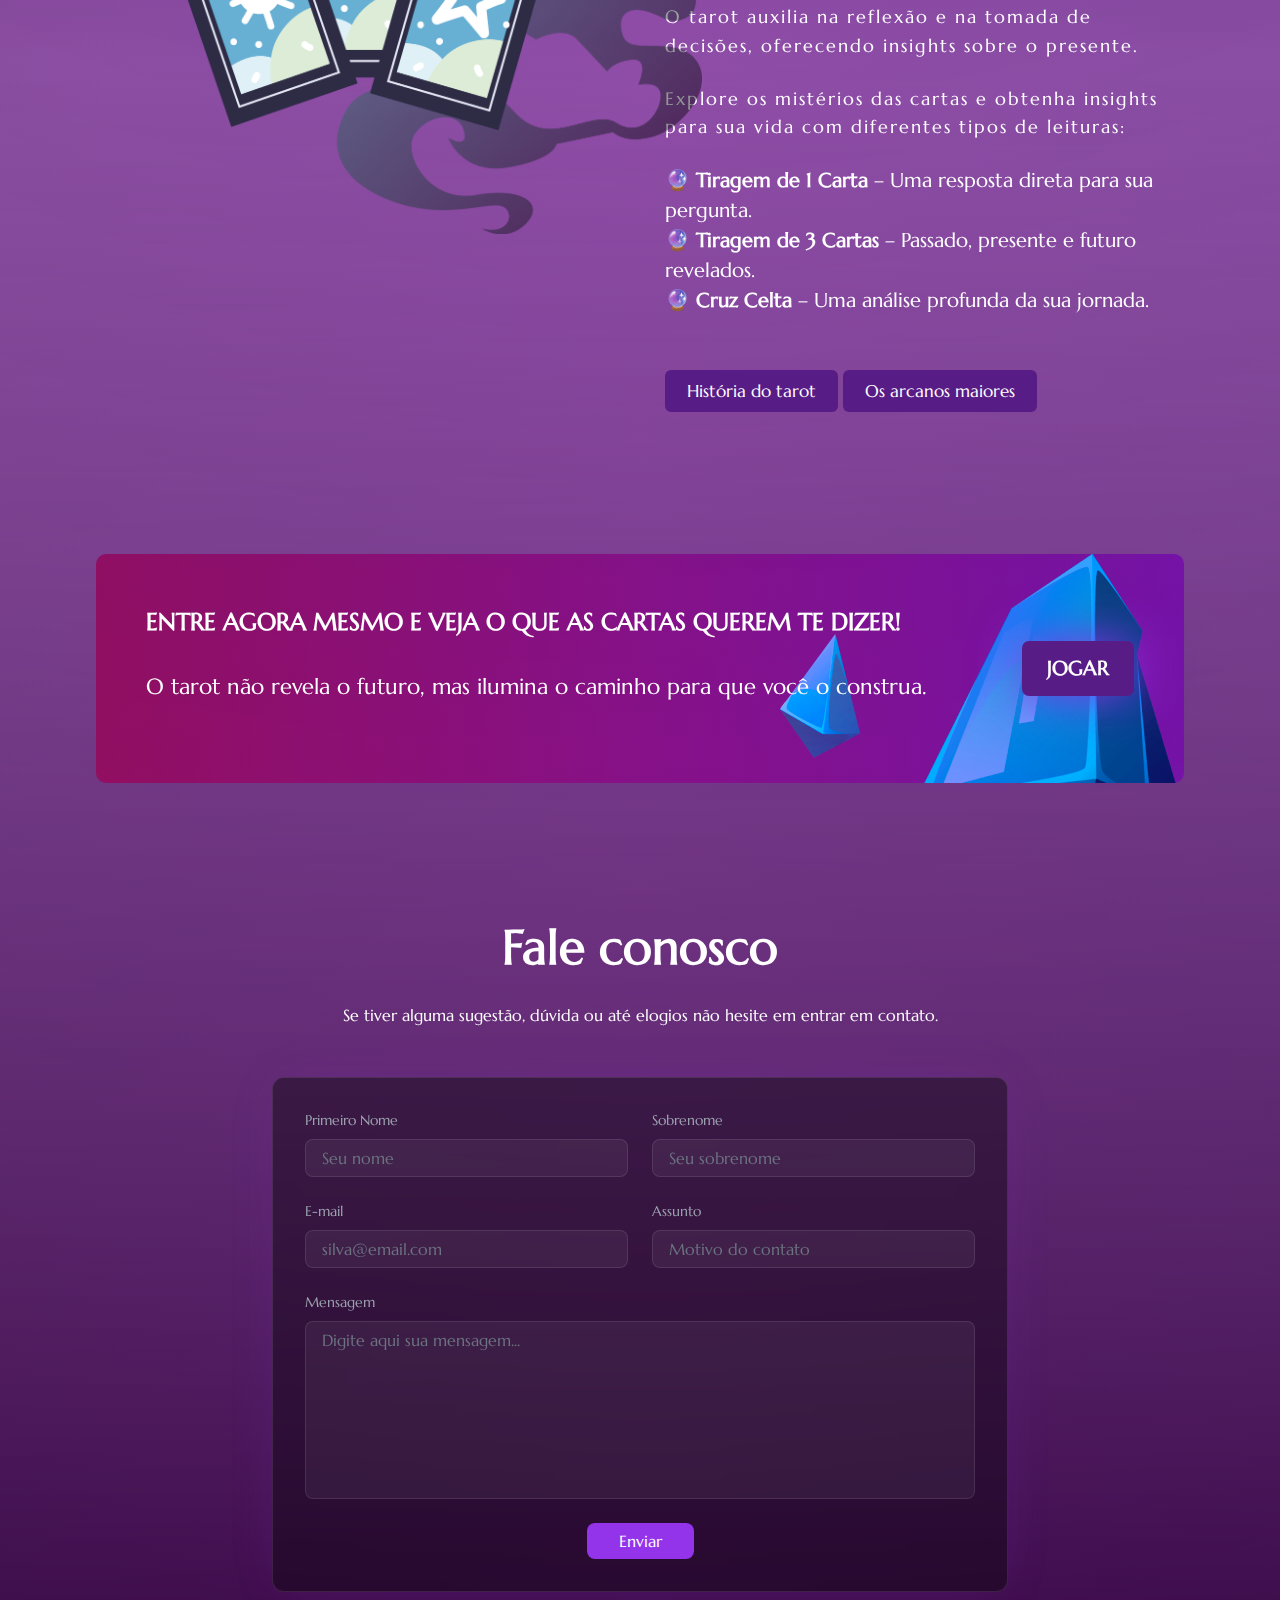
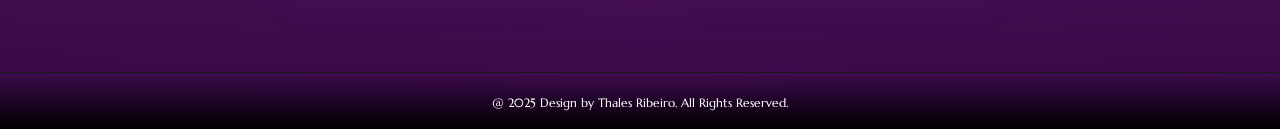
==== commit d3f611a4: "responsive" ====
--- a/frontend/index.html
+++ b/frontend/index.html
@@ -75,7 +75,7 @@
                     <span class="badge-text">TAROT ONLINE</span>
                 </div>
 
-                <div>
+                <div class="central-img">
                     <img src="img/logo4.png" alt="site logo" class="logo-img">
                 </div>
 
--- a/frontend/styles.css
+++ b/frontend/styles.css
@@ -26,7 +26,7 @@
   line-height: 1.5;
 }
 
-canvas{
+canvas {
   filter: blur(0.5px);
 }
 
@@ -44,21 +44,25 @@
   left: 0;
   width: 100%;
   height: 100%;
-  background: rgba(0, 0, 0, 0.7); /* Fundo escuro */
-  backdrop-filter: blur(5px); /* Desfoque do fundo */
-  display: none; /* Inicialmente escondido */
+  background: rgba(0, 0, 0, 0.7);
+  /* Fundo escuro */
+  backdrop-filter: blur(5px);
+  /* Desfoque do fundo */
+  display: none;
+  /* Inicialmente escondido */
   justify-content: center;
   align-items: center;
   z-index: 999;
 }
 
 .modal {
-  background-color:rgb(46, 1, 54);
+  background-color: rgb(46, 1, 54);
   padding: 20px;
   border-radius: 10px;
   box-shadow: 0px 4px 12px rgba(0, 0, 0, 0.1);
   width: 100%;
-  max-width: 400px; /* Limita a largura do modal */
+  max-width: 400px;
+  /* Limita a largura do modal */
   display: flex;
   flex-direction: column;
   align-items: center;
@@ -86,7 +90,8 @@
   margin: 10px 0;
   border: 1px solid #ccc;
   border-radius: 5px;
-  box-sizing: border-box; /* Garante que o padding não ultrapasse o tamanho do input */
+  box-sizing: border-box;
+  /* Garante que o padding não ultrapasse o tamanho do input */
 }
 
 .modal button {
@@ -385,6 +390,7 @@
 }
 
 .logo-img {
+  max-width: 100%;
   justify-content: center;
   align-items: center;
   padding-bottom: 0px;
@@ -432,7 +438,7 @@
   /* font-family: Verdana, Geneva, Tahoma, sans-serif; */
   font-size: 20px;
   font-weight: 700;
-  background:var(--purple-900);
+  background: var(--purple-900);
   cursor: pointer;
   position: relative;
   overflow: hidden;
@@ -454,8 +460,8 @@
   width: 15px;
   height: 15px;
   background-color: white;
-  clip-path: polygon(50% 0%, 61% 35%, 98% 35%, 68% 57%, 79% 91%, 
-                       50% 70%, 21% 91%, 32% 57%, 2% 35%, 39% 35%);
+  clip-path: polygon(50% 0%, 61% 35%, 98% 35%, 68% 57%, 79% 91%,
+      50% 70%, 21% 91%, 32% 57%, 2% 35%, 39% 35%);
   transform: rotate(45deg);
   box-shadow: 0 0 10px white;
   opacity: 1;
@@ -476,7 +482,7 @@
   position: relative;
   width: 100%;
   height: 100vh;
-  
+
 }
 
 .hero_image img.bg-sparkle {
@@ -484,7 +490,8 @@
   bottom: 0;
   left: 0;
   width: 100%;
-  z-index: 0; /* A imagem de fundo ficará atrás da primeira */
+  z-index: 0;
+  /* A imagem de fundo ficará atrás da primeira */
 
   bottom: 200px;
   left: 200px;
@@ -492,8 +499,9 @@
 
 .hero_image img#animationtopDown {
   position: relative;
-  z-index: 1; /* Garante que a primeira imagem esteja acima da segunda */
- 
+  z-index: 1;
+  /* Garante que a primeira imagem esteja acima da segunda */
+
 }
 
 
@@ -503,7 +511,7 @@
   background-position: top;
   background-repeat: no-repeat;
   max-width: 400px;
-  
+
 }
 
 .section_page {
@@ -517,23 +525,26 @@
 
 }
 
-.section_page img{
+.section_page img {
   animation: Anim_top_down 6s infinite;
 }
 
 @keyframes Anim_top_down {
-  0%{
-      transform: translateY(0px);
-  }
-  50%{
-      transform: translateY(-20px) translateX(-20px);
-  }
-  100%{
-      transform: translateY(0px) translateX(0px);
-  }
-}
-
-.section_page, .hero_image img {
+  0% {
+    transform: translateY(0px);
+  }
+
+  50% {
+    transform: translateY(-20px) translateX(-20px);
+  }
+
+  100% {
+    transform: translateY(0px) translateX(0px);
+  }
+}
+
+.section_page,
+.hero_image img {
   width: 100%;
 }
 
@@ -673,7 +684,8 @@
   height: 100%;
 }
 
-.banner-text h1, .banner-main span {
+.banner-text h1,
+.banner-main span {
   font-size: 2.5rem;
   color: white;
   /* width: 80%; */
@@ -868,7 +880,7 @@
   margin: 0;
   padding: 1rem;
   text-align: center;
-  
+
 }
 
 .footer-nav a {
@@ -883,6 +895,10 @@
     font-size: 3.75rem;
   }
 
+  .hero-title2 {
+    font-size: 3.75rem;
+  }
+
   .section-title {
     font-size: 3rem;
   }
@@ -895,7 +911,10 @@
     width: auto;
     justify-self: center;
   }
-  
+
+
+
+
 }
 
 @media (min-width: 768px) {
@@ -920,23 +939,95 @@
   .hero-title {
     font-size: 4.5rem;
   }
-  
+
+  .hero-title2 {
+    font-size: 2rem;
+  }
+
+
+
+
+
 }
 
 @media (min-width: 1024px) {
   .hero-title {
     font-size: 6rem;
   }
-  .banner-text h1, .banner-main span {
+
+  .hero-title2 {
+    font-size: 6rem;
+  }
+
+  .banner-text h1,
+  .banner-main span {
     font-size: 2rem;
-}
-  .banner-text h1 , .banner-main span{
-  font-size: 1.5rem;
-}
-  
-}
-
-
+  }
+
+  .banner-text h1,
+  .banner-main span {
+    font-size: 1.5rem;
+  }
+
+
+}
+
+@media screen and (max-width: 768px) {
+  .logo-img {
+    width: 60%;
+    /* Ajusta o tamanho da imagem para telas menores */
+  }
+
+  .hero-title2 {
+    font-size: 2rem;
+    top: 10px;
+  }
+
+  .logo-icon {
+    padding: 0;
+  }
+  .logo-icon img {
+    width: 1200px;
+    padding: 0;
+    /* Reduz um pouco a logo */
+  }
+
+  .waitlist-button {
+    font-size: 14px;
+    left: 50px;
+    backdrop-filter: blur(20px);
+  }
+
+}
+
+@media screen and (max-width: 480px) {
+  .logo-img {
+    width: 50%;
+    /* Reduz ainda mais para telas muito pequenas */
+  }
+
+  .navbar-content {
+    gap: 10px;
+  }
+
+  .logo-icon img {
+    width: 110px;
+    /* Mantém a logo visível sem ficar minúscula */
+  }
+
+  .button-nav {
+    /* flex-direction: column; */
+    width: 100%;
+    
+  }
+
+  .waitlist-button {
+    /* font-size: 14px;
+    padding: 6px 10px;
+    width: 80%; */
+    /* Botões ocupam mais espaço para melhor toque */
+  }
+}
 
 
 
@@ -983,15 +1074,15 @@
   text-transform: uppercase;
   /* font-weight: 900; */
   color: black;
-  
+
   font-size: 1.5rem;
   font-weight: bolder;
-  
+
 
 }
 
 .glow {
-  
+
   color: #fff;
   text-align: center;
   -webkit-animation: glow 1s ease-in-out infinite alternate;
@@ -1003,13 +1094,14 @@
   from {
     text-shadow: 0 0 10px #fff, 0 0 20px #fff, 0 0 30px #e60073, 0 0 40px #e60073, 0 0 50px #e60073, 0 0 60px #e60073, 0 0 70px #e60073;
   }
+
   to {
     text-shadow: 0 0 20px #fff, 0 0 30px #ff4da6, 0 0 40px #ff4da6, 0 0 50px #ff4da6, 0 0 60px #ff4da6, 0 0 70px #ff4da6, 0 0 80px #ff4da6;
   }
 }
 
 
-.section_title h1{
+.section_title h1 {
   font-size: 3.8rem;
   font-family: 'marcellus', serif;
   font-weight: 600;
@@ -1039,19 +1131,21 @@
   font-size: 20px;
 }
 
-.section_page img{
+.section_page img {
   animation: Anim_top_down 6s infinite;
 }
 
 @keyframes Anim_top_down {
-  0%{
-      transform: translateY(0px);
-  }
-  50%{
-      transform: translateY(-20px) translateX(-20px);
-  }
-  100%{
-      transform: translateY(0px) translateX(0px);
+  0% {
+    transform: translateY(0px);
+  }
+
+  50% {
+    transform: translateY(-20px) translateX(-20px);
+  }
+
+  100% {
+    transform: translateY(0px) translateX(0px);
   }
 }
 
@@ -1064,7 +1158,7 @@
   font-weight: 500;
   font-size: 20px;
   background-color: transparent;
-  background-image: linear-gradient(90deg , #e75469 0%, #a93ef8 100%);
+  background-image: linear-gradient(90deg, #e75469 0%, #a93ef8 100%);
   cursor: pointer;
 }
 
@@ -1077,7 +1171,8 @@
   padding-top: 80px;
 }
 
-#breallyimg , #acumeimg {
+#breallyimg,
+#acumeimg {
   width: 35%;
   background-size: cover;
   background-position: top;
@@ -1087,7 +1182,8 @@
   transition: var(--trns-05);
 }
 
-#breallyimg:hover, #acumeimg:hover {
+#breallyimg:hover,
+#acumeimg:hover {
   opacity: 1;
 }
 
@@ -1122,12 +1218,14 @@
 
 @keyframes Anim_topDown {
   0% {
-      transform: translateY(0px);
-  }
-  50%{
-      transform: translateY(20px);
-  }
+    transform: translateY(0px);
+  }
+
+  50% {
+    transform: translateY(20px);
+  }
+
   100% {
-      transform: translateY(0px);
-  }
-}
+    transform: translateY(0px);
+  }
+}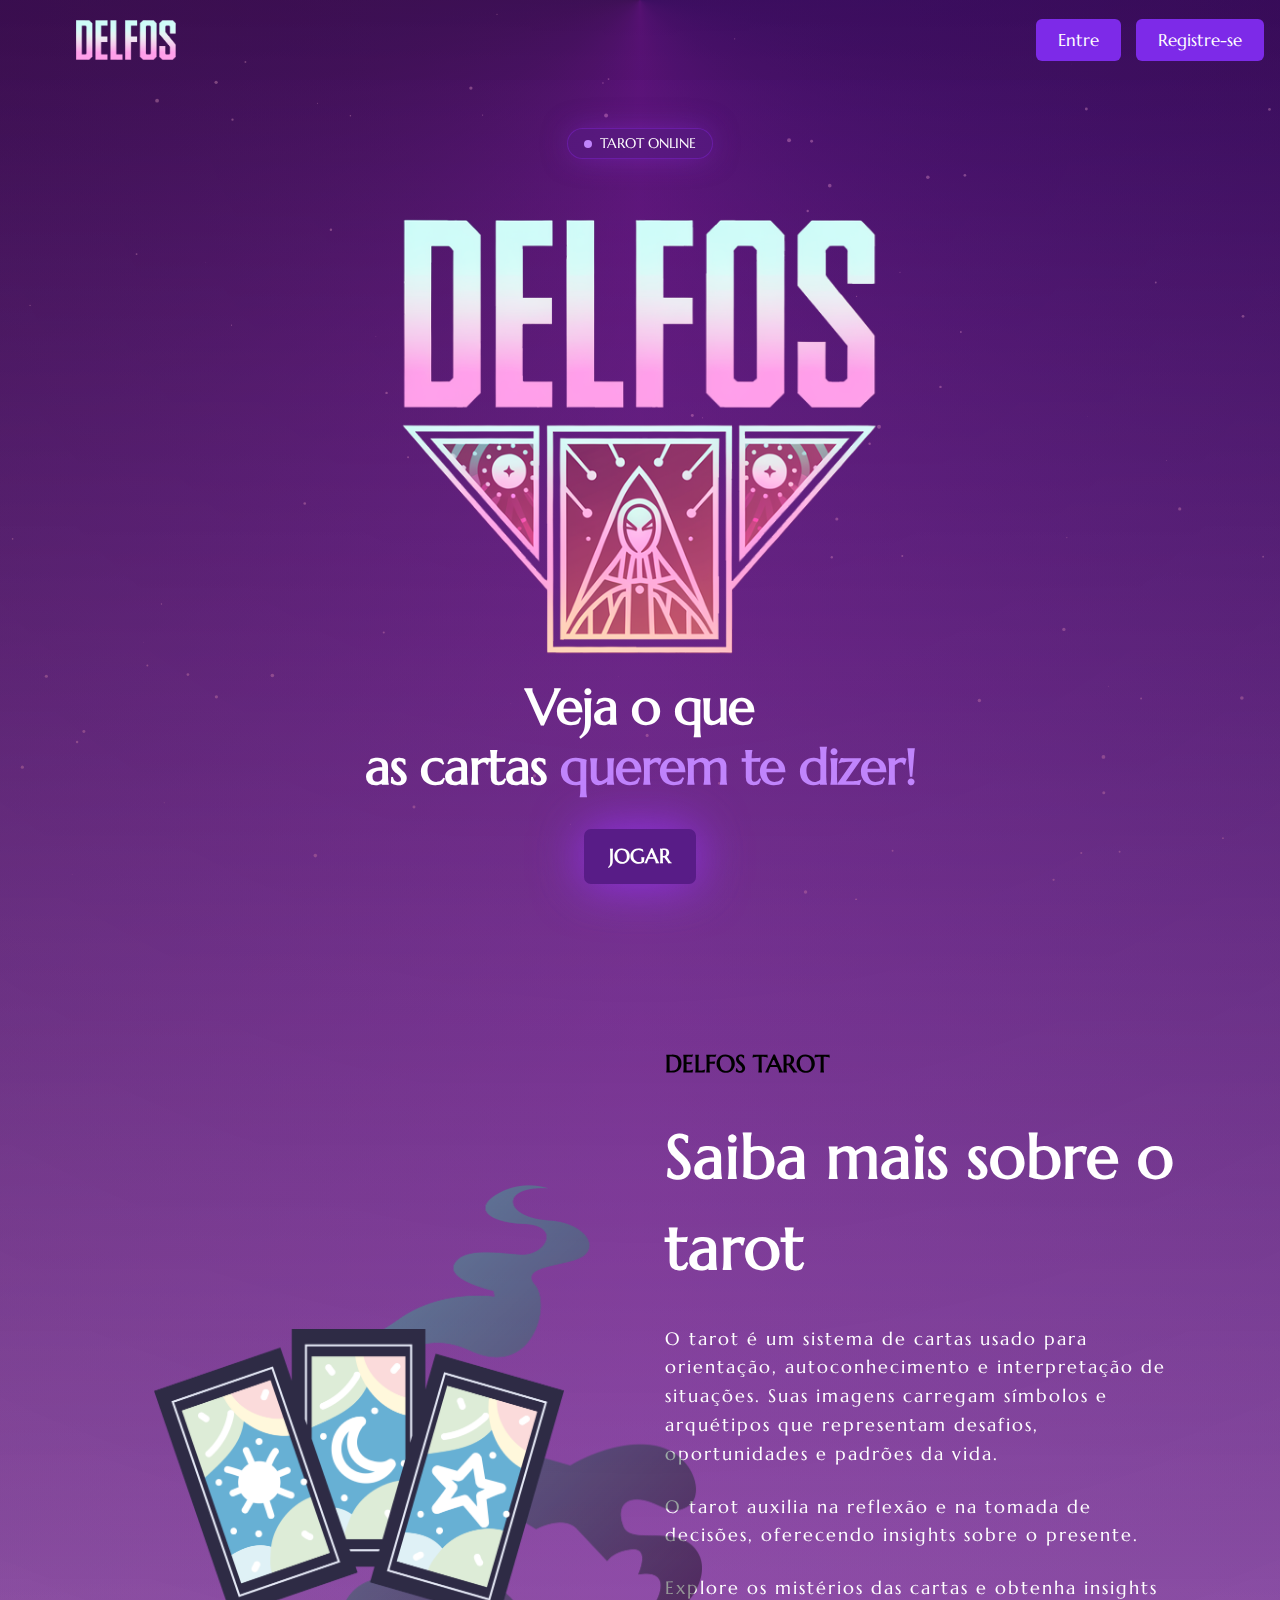
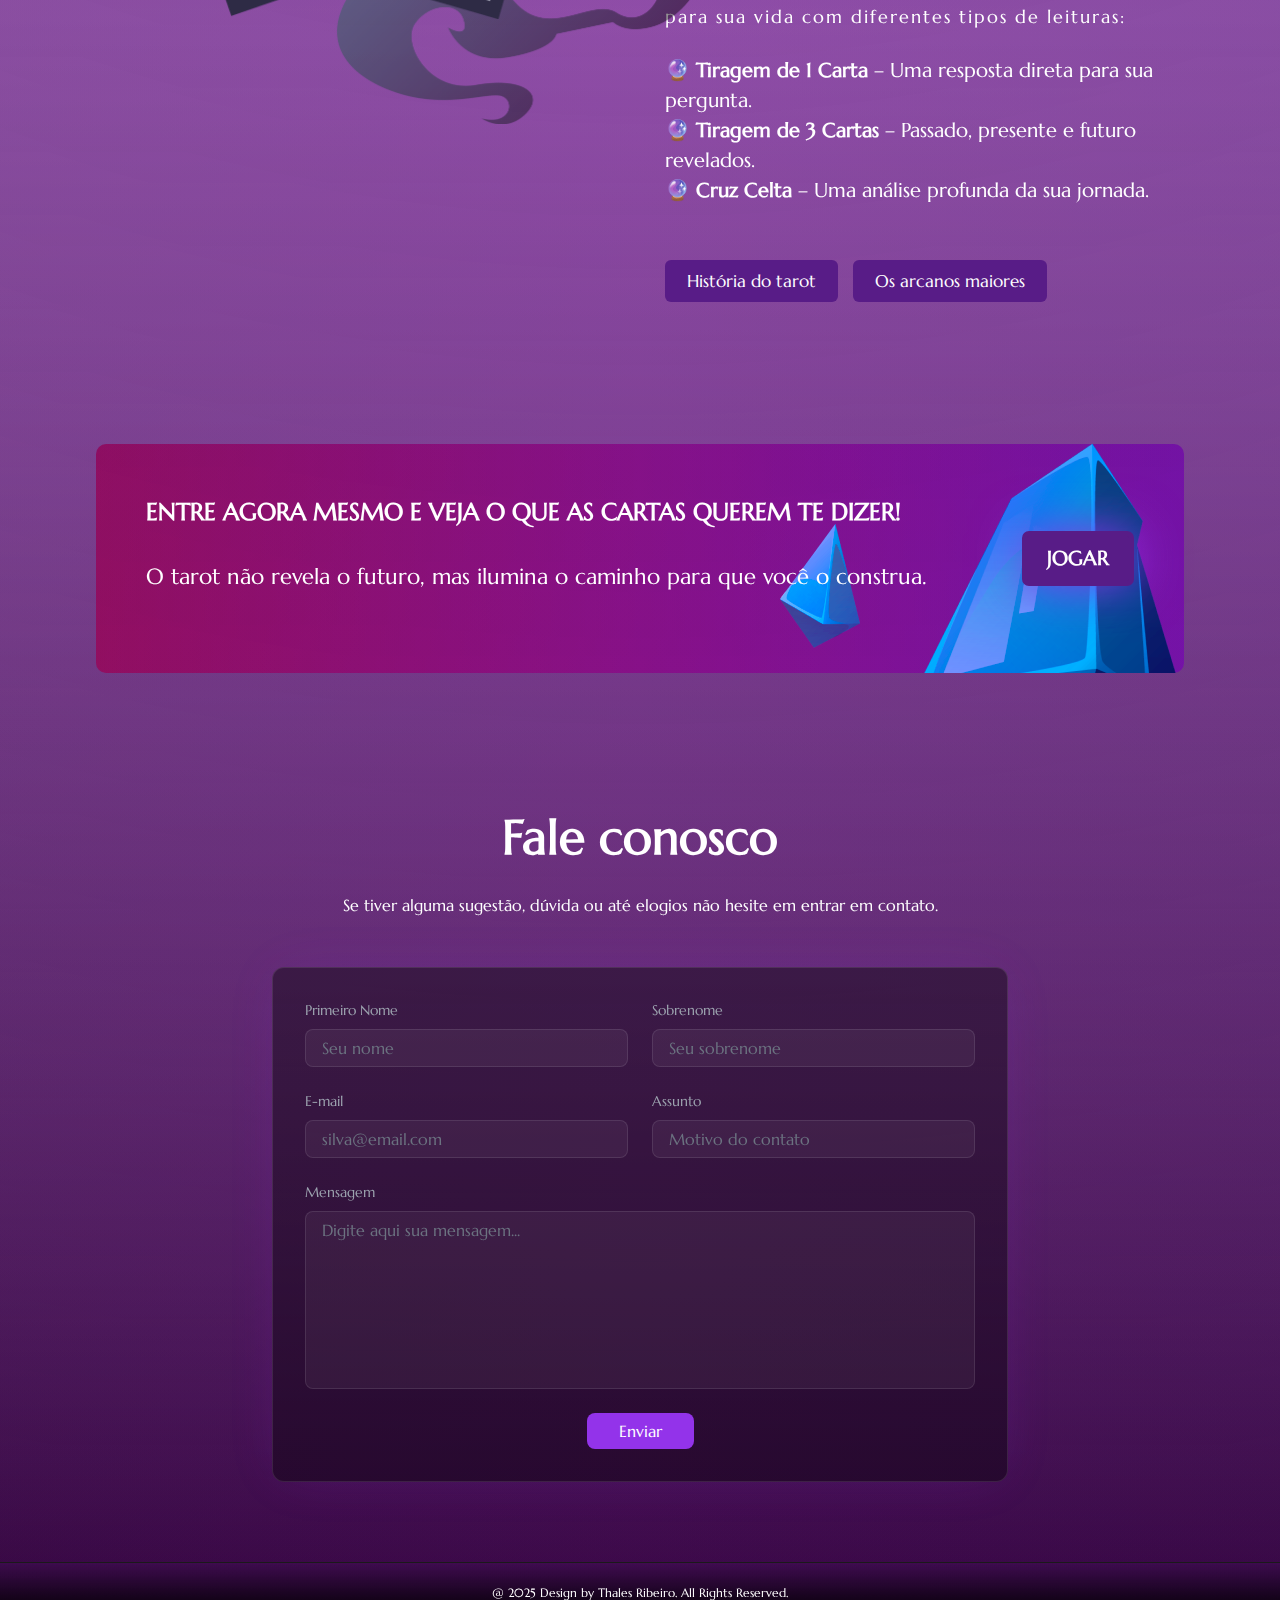
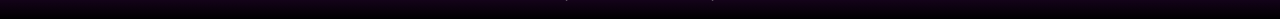
==== commit 6f44d165: "tarot history and arcanes" ====
--- a/frontend/index.html
+++ b/frontend/index.html
@@ -38,6 +38,43 @@
     </div>
 
 
+    <!-- Modal da História do Tarot -->
+    <div id="history-modal" class="modal-background">
+        <div class="modal">
+            <span id="close-history" class="close-btn">&times;</span>
+            <h2>História do Tarot</h2>
+            <p>O Tarot tem sido usado ao longo dos séculos, passando por várias transformações e sendo adaptado por diferentes culturas. No século 18, estudiosos começaram a associar as cartas do Tarot a práticas esotéricas, ligando-as à cabala judaica e aos mistérios egípcios. Esse interesse pela simbologia e pelo ocultismo ajudou a popularizar o Tarot como ferramenta de autoconhecimento e previsão.</p>
+            <p>Durante o século 19, o Tarot foi amplamente estudado por filósofos e ocultistas, como Eliphas Lévi, que ajudaram a sistematizar a relação entre as cartas e os arquétipos universais. Foi nesta época que o Tarot começou a ser amplamente utilizado por aqueles que buscavam orientações espirituais ou respostas para questões pessoais.</p>
+            <p>Nos tempos modernos, o Tarot se tornou uma prática comum em várias culturas ao redor do mundo, não só como uma ferramenta de adivinhação, mas também como um meio de meditação e introspecção. Hoje, existem diferentes tipos de baralhos, cada um com seu próprio estilo artístico e interpretação das cartas, mas todos mantendo a essência da prática original.</p>
+            <p>Seja para quem busca respostas sobre o futuro ou para quem deseja um olhar mais profundo sobre sua vida interior, o Tarot continua a ser uma prática espiritual rica e cheia de mistérios.</p>
+        </div>
+    </div>
+
+    <!-- Modal dos Arcanos Maiores -->
+    <div id="arcanos-modal" class="modal-background">
+        <div class="modal">
+            <span id="close-arcanos" class="close-btn">&times;</span>
+            <h2>Os Arcanos Maiores</h2>
+            <p>Cada carta dos Arcanos Maiores representa um arquétipo ou princípio universal que pode ser interpretado em diferentes aspectos da vida. Estas cartas são vistas como imagens simbólicas de aspectos importantes da jornada humana, muitas vezes refletindo os altos e baixos que todos enfrentam.</p>
+            <p>0. Louco</p>
+            <p>O Louco é a carta da liberdade, da espontaneidade e da aventura. Ele simboliza novos começos, a ausência de limitações e a coragem de seguir o próprio caminho, mesmo sem saber onde ele levará. O Louco representa a busca por novas experiências, sem medo de cometer erros, e a disposição de deixar para trás velhos medos e convenções. Quando aparece, ele convida o consulente a se libertar das restrições autoimpostas, a confiar no fluxo da vida e a se entregar à jornada, sabendo que as experiências vividas ao longo do caminho são tão importantes quanto o destino final.</p>
+            <p>1. O Mago</p>
+            <p>O Mago representa a habilidade, o poder de manifestação e a criatividade. Esta carta simboliza o controle sobre as próprias circunstâncias e a capacidade de transformar ideias em realidade. O Mago tem todos os recursos à disposição — os quatro elementos (terra, água, fogo e ar) — e usa-os com maestria. Quando aparece, é um sinal de que o consulente tem a habilidade necessária para alcançar seus objetivos, mas é preciso ação para que as ideias se concretizem.</p>
+            <p>2. A Sacerdotisa</p>
+            <p>A Sacerdotisa é o arquétipo da sabedoria profunda, do mistério e da intuição. Ela está conectada ao inconsciente, à sabedoria oculta e ao conhecimento espiritual. Esta carta sugere que, para entender o que está à frente, é necessário ouvir a voz interior. Representa a necessidade de introspecção e de confiar no que não pode ser visto à primeira vista, como as verdades mais profundas que estão além da razão.</p>
+            <p>3. A Imperatriz</p>
+            <p>A Imperatriz é a carta da fertilidade, da criatividade e da nutrição. Ela representa o poder feminino da criação, seja no sentido literal (gravidez) ou metafórico (o nascimento de novas ideias ou projetos). Quando aparece, é um convite para cuidar de algo ou alguém, ou até mesmo de si mesmo. É um lembrete de que a abundância e o crescimento vêm quando alimentamos nossas ideias e nutrimos nossos relacionamentos.</p>
+            <p>4. O Imperador</p>
+            <p>O Imperador simboliza a autoridade, a estabilidade e o controle. Ele é o líder, o governante que estabelece estruturas e regras. Quando essa carta surge, ela indica que é hora de tomar uma postura firme e assertiva em relação à vida. Também pode sugerir que é necessário adotar uma abordagem mais racional e lógica em questões importantes, ou a necessidade de confiar em uma figura de autoridade.</p>
+            <p>5. O Hierofante</p>
+            <p>O Hierofante representa a tradição, a espiritualidade institucionalizada e o ensino. Ele é o guia que transmite sabedoria religiosa e espiritual. Sua presença indica que o consulente deve procurar orientação ou seguir normas estabelecidas para encontrar respostas. A carta também pode sugerir a necessidade de buscar uma conexão mais profunda com práticas espirituais ou religiosas.</p>
+            <p>6. Os Amantes</p>
+            <p>Os Amantes simbolizam escolhas significativas, especialmente em áreas como os relacionamentos e os valores pessoais. Esta carta fala sobre a necessidade de tomar decisões importantes, que podem envolver sacrifícios ou compromissos. Quando aparece, ela pode indicar um dilema moral ou emocional, onde o consulente precisa escolher entre caminhos diferentes, cada um com suas implicações.</p>
+        </div>
+    </div>
+
+
+
     <div class="container">
         <!-- Navigation -->
         <nav class="navbar">
@@ -105,9 +142,12 @@
                     <span class="glow">Delfos Tarot</span>
                     <h1>Saiba mais sobre o tarot</h1>
                     <div>
-                        <p>O tarot é um sistema de cartas usado para orientação, autoconhecimento e interpretação de situações. Suas imagens carregam símbolos e arquétipos que representam desafios, oportunidades e padrões da vida. </p>
+                        <p>O tarot é um sistema de cartas usado para orientação, autoconhecimento e interpretação de
+                            situações. Suas imagens carregam símbolos e arquétipos que representam desafios,
+                            oportunidades e padrões da vida. </p>
                         <br>
-                        <p>O tarot auxilia na reflexão e na tomada de decisões, oferecendo insights sobre o presente.</p>
+                        <p>O tarot auxilia na reflexão e na tomada de decisões, oferecendo insights sobre o presente.
+                        </p>
                         <br>
                         <p> Explore os mistérios das
                             cartas e obtenha insights para sua vida com diferentes tipos de leituras:</p>
@@ -120,8 +160,8 @@
                         <br>
                     </div>
                     <div class="buttons-about">
-                        <button class="about-tarot">História do tarot</button>
-                        <button class="about-tarot">Os arcanos maiores</button>
+                        <button class="about-tarot" id="open-history">História do tarot</button>
+                        <button class="about-tarot" id="open-arcanos">Os arcanos maiores</button>
                     </div>
 
                 </div>
@@ -189,7 +229,7 @@
                     </div>
                 </div>
             </div> -->
-            
+
             <!-- banner  -->
 
             <div class="banner">
@@ -203,10 +243,10 @@
                     </div>
                     <!-- <button class="start-button" id="glowButton">JOGAR</button> -->
 
-                    
-                </div>
-            </div>
-        
+
+                </div>
+            </div>
+
 
             <!-- Contact Section -->
             <div class="contact-section">
--- a/frontend/styles.css
+++ b/frontend/styles.css
@@ -46,7 +46,7 @@
   height: 100%;
   background: rgba(0, 0, 0, 0.7);
   /* Fundo escuro */
-  backdrop-filter: blur(5px);
+  /* backdrop-filter: blur(5px); */
   /* Desfoque do fundo */
   display: none;
   /* Inicialmente escondido */
@@ -108,6 +108,87 @@
 .modal button:hover {
   background-color: var(--purple-600);
 }
+
+/* o que é o tarot  */
+.modal-background {
+  position: fixed;
+  top: 0;
+  left: 0;
+  width: 100%;
+  height: 100%;
+  background: rgba(0, 0, 0, 0.7); /* Fundo escuro */
+  display: none; /* Inicialmente escondido */
+  justify-content: center;
+  align-items: center;
+  z-index: 999;
+}
+
+.modal {
+  background-color: rgb(46, 1, 54);
+  padding: 30px; /* Aumentei o padding para deixar o conteúdo mais espaçoso */
+  border-radius: 10px;
+  box-shadow: 0px 4px 12px rgba(0, 0, 0, 0.1);
+  width: 100%;
+  max-width: 800px; /* Aumentei a largura máxima do modal */
+  display: flex;
+  flex-direction: column;
+  align-items: center;
+  position: relative;
+  overflow-y: auto; /* Permite rolagem no conteúdo se necessário */
+  max-height: 90vh; /* Limita a altura do modal para não ocupar a tela inteira */
+}
+
+/* Botão X para fechar no canto superior direito */
+.close-btn {
+  position: absolute;
+  top: 10px;
+  right: 10px;
+  font-size: 30px;
+  font-weight: bold;
+  color: #333;
+  cursor: pointer;
+}
+
+.close-btn:hover {
+  color: #f44336;
+}
+
+.modal h2 {
+  font-size: 28px; /* Aumentei o tamanho da fonte para o título */
+  color: #fff;
+  margin-bottom: 20px; /* Aumentei o espaçamento entre o título e o conteúdo */
+}
+
+.modal p {
+  color: #ddd;
+  font-size: 16px;
+  text-align: justify;
+  line-height: 1.8; /* Aumentei o espaçamento entre linhas para facilitar a leitura */
+  margin-bottom: 15px;
+  max-width: 90%; /* Limita o texto para não ficar muito largo */
+}
+
+/* Botões */
+.buttons-about {
+  display: flex;
+  justify-content: center;
+  gap: 15px;
+}
+
+.about-tarot {
+  padding: 10px 20px;
+  background-color: #007bff;
+  color: white;
+  border: none;
+  border-radius: 5px;
+  cursor: pointer;
+  font-size: 16px;
+}
+
+.about-tarot:hover {
+  background-color: #0056b3;
+}
+
 
 
 
@@ -144,7 +225,7 @@
 .navbar-left {
   display: flex;
   align-items: center;
-  gap: 4rem;
+  /* gap: 4rem; */
 }
 
 .logo {
@@ -154,13 +235,15 @@
 }
 
 .logo-icon {
+  
   display: flex;
   padding-left: 60px;
 
 }
 
 .logo-icon img {
-  max-width: 20%;
+  max-width: 100%;
+  width: 100px;
 }
 
 .logo-dot {
@@ -333,6 +416,10 @@
   padding-bottom: 0;
 }
 
+.hero-section h1 {
+  font-size: 50px;
+}
+
 .gradient-bg {
   position: absolute;
   inset: 0;
@@ -615,7 +702,7 @@
 .testimonial-content {
   position: relative;
   background-color: rgba(0, 0, 0, 0.4);
-  backdrop-filter: blur(4px);
+  /* backdrop-filter: blur(4px); */
   border-radius: 1rem;
   padding: 1.5rem;
   border: 1px solid rgba(255, 255, 255, 0.1);
@@ -745,7 +832,7 @@
 
 .contact-form-container {
   background-color: rgba(0, 0, 0, 0.4);
-  backdrop-filter: blur(4px);
+  /* backdrop-filter: blur(4px); */
   border-radius: 0.75rem;
   padding: 1.5rem;
   border: 1px solid rgba(255, 255, 255, 0.1);
@@ -896,7 +983,7 @@
   }
 
   .hero-title2 {
-    font-size: 3.75rem;
+    font-size: 1rem;
   }
 
   .section-title {
@@ -941,7 +1028,7 @@
   }
 
   .hero-title2 {
-    font-size: 2rem;
+    font-size: 1rem;
   }
 
 
@@ -956,7 +1043,7 @@
   }
 
   .hero-title2 {
-    font-size: 6rem;
+    font-size: 2rem;
   }
 
   .banner-text h1,
@@ -979,36 +1066,56 @@
   }
 
   .hero-title2 {
-    font-size: 2rem;
+    font-size: 1rem;
     top: 10px;
+    
   }
 
   .logo-icon {
     padding: 0;
+    left: 200px;
   }
   .logo-icon img {
-    width: 1200px;
+    /* width: 1200px; */
     padding: 0;
+    left: 200px;
     /* Reduz um pouco a logo */
   }
 
   .waitlist-button {
     font-size: 14px;
     left: 50px;
-    backdrop-filter: blur(20px);
-  }
+    
+    
+  }
+  .hero-content h1 {
+    font-size:  40px ;
+  }
+
 
 }
 
 @media screen and (max-width: 480px) {
   .logo-img {
     width: 50%;
+
     /* Reduz ainda mais para telas muito pequenas */
   }
 
+  .navbar {
+    background: rgba(0, 0, 0, 0.2);
+    backdrop-filter: blur(5px);
+  }
+
   .navbar-content {
-    gap: 10px;
-  }
+    /* gap: 10px; */
+    
+  }
+
+  .button-nav {
+    
+  }
+
 
   .logo-icon img {
     width: 110px;
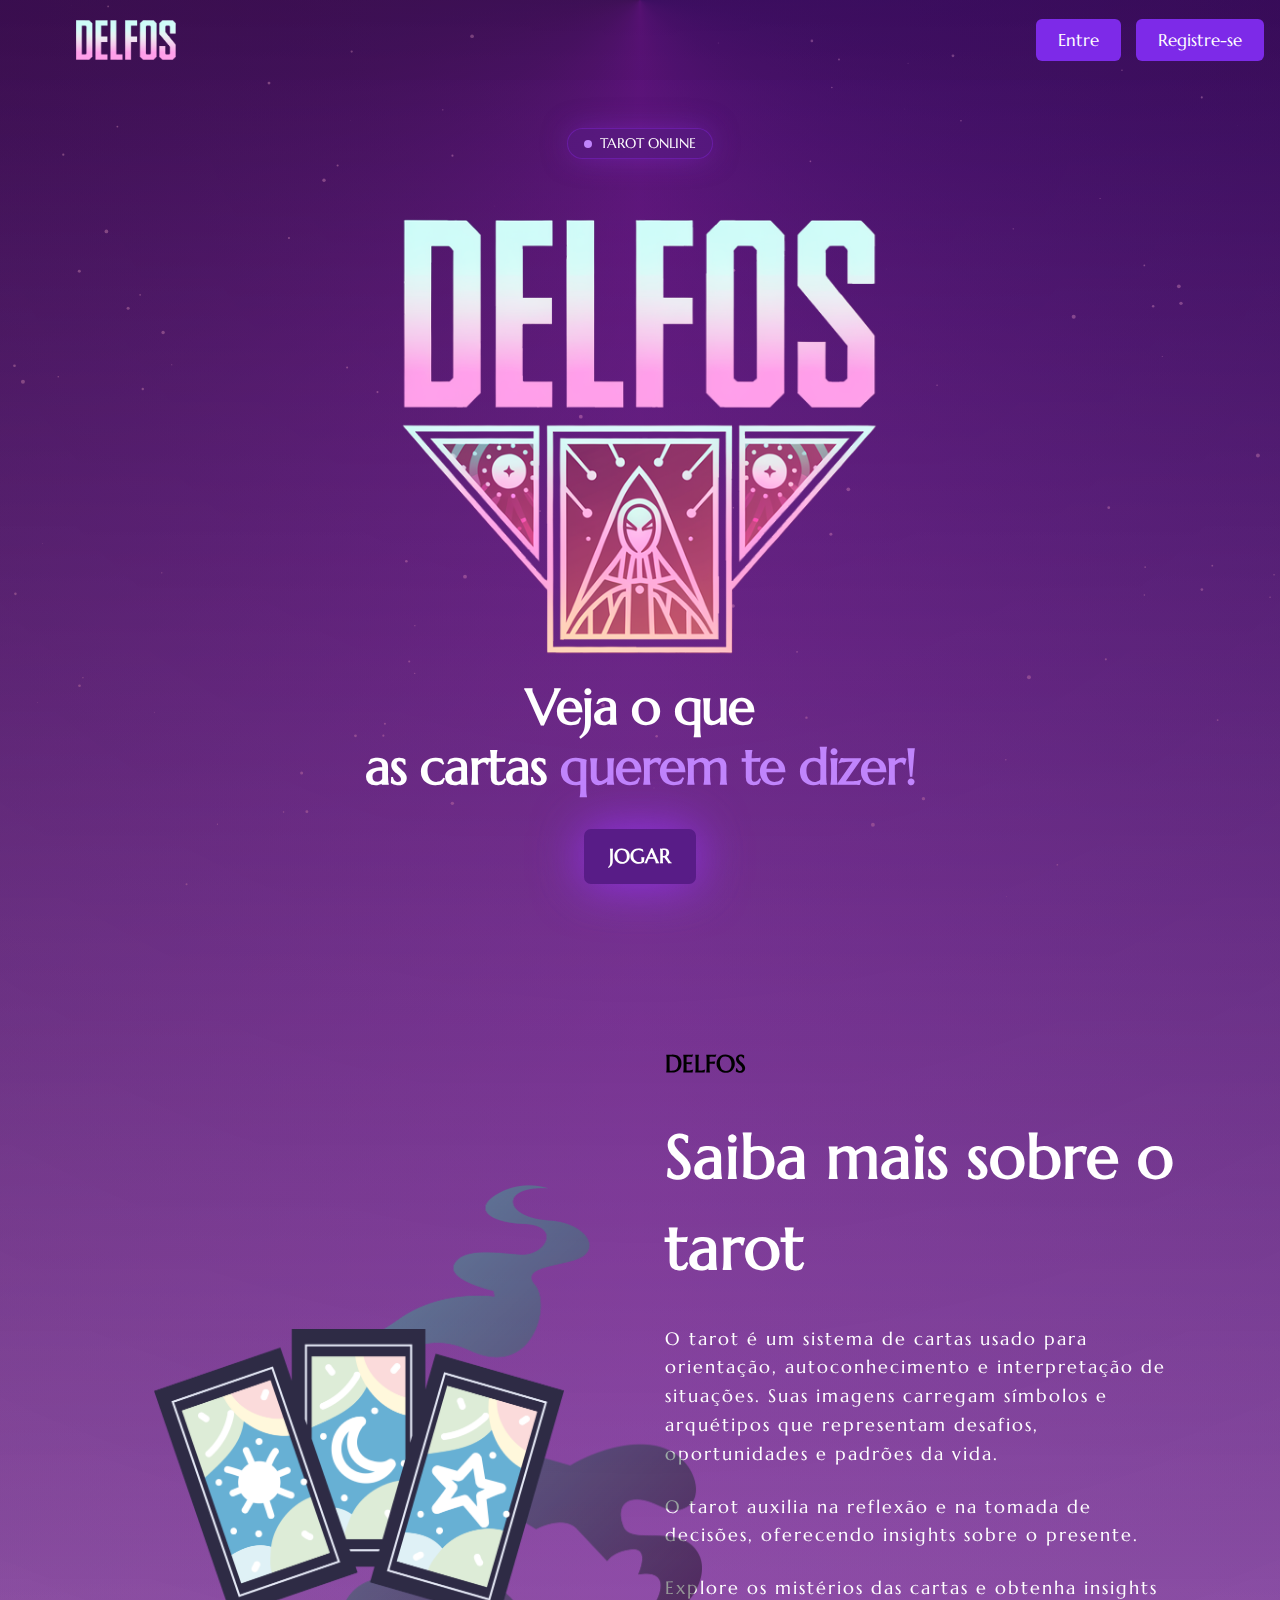
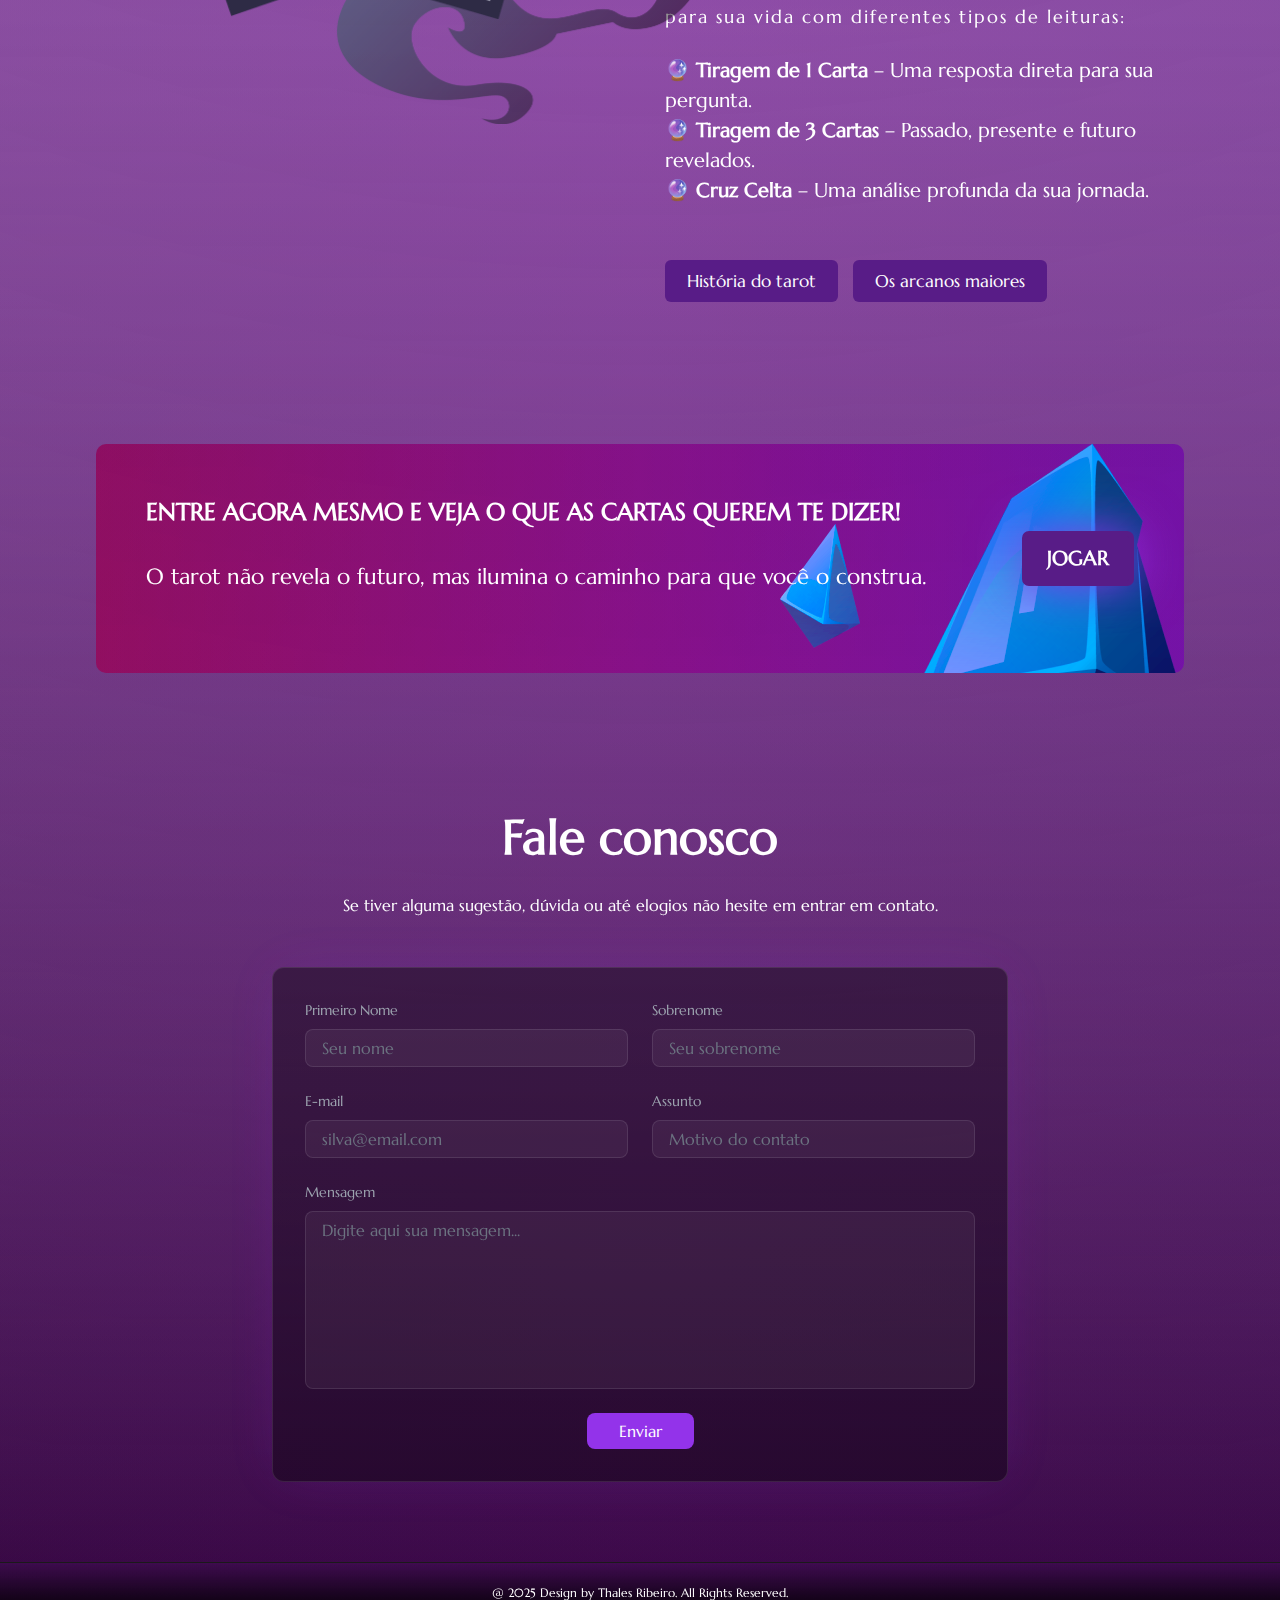
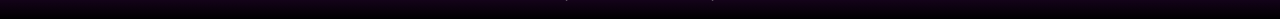
==== commit 4d5aaa41: "delfos title" ====
--- a/frontend/index.html
+++ b/frontend/index.html
@@ -139,7 +139,7 @@
                     </div>
                 </div>
                 <div class="about_title section_title">
-                    <span class="glow">Delfos Tarot</span>
+                    <span class="glow">Delfos</span>
                     <h1>Saiba mais sobre o tarot</h1>
                     <div>
                         <p>O tarot é um sistema de cartas usado para orientação, autoconhecimento e interpretação de
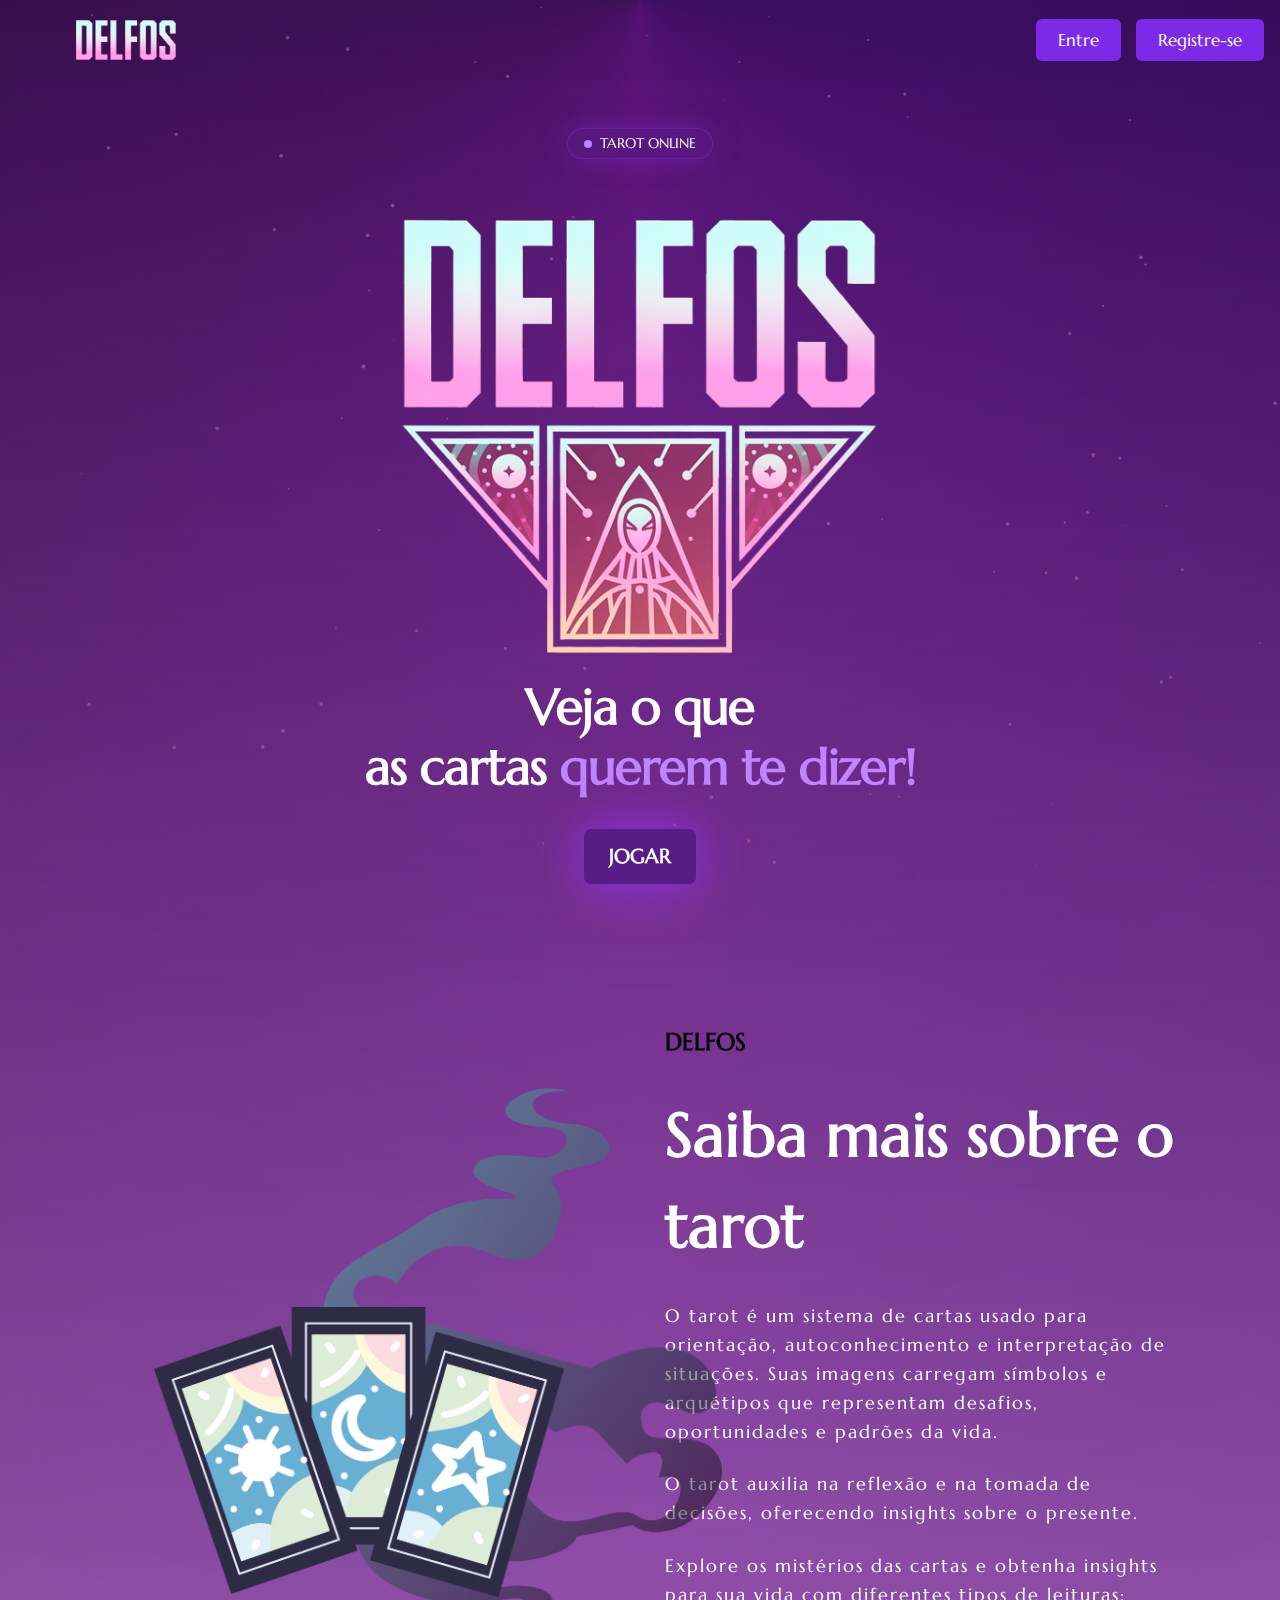
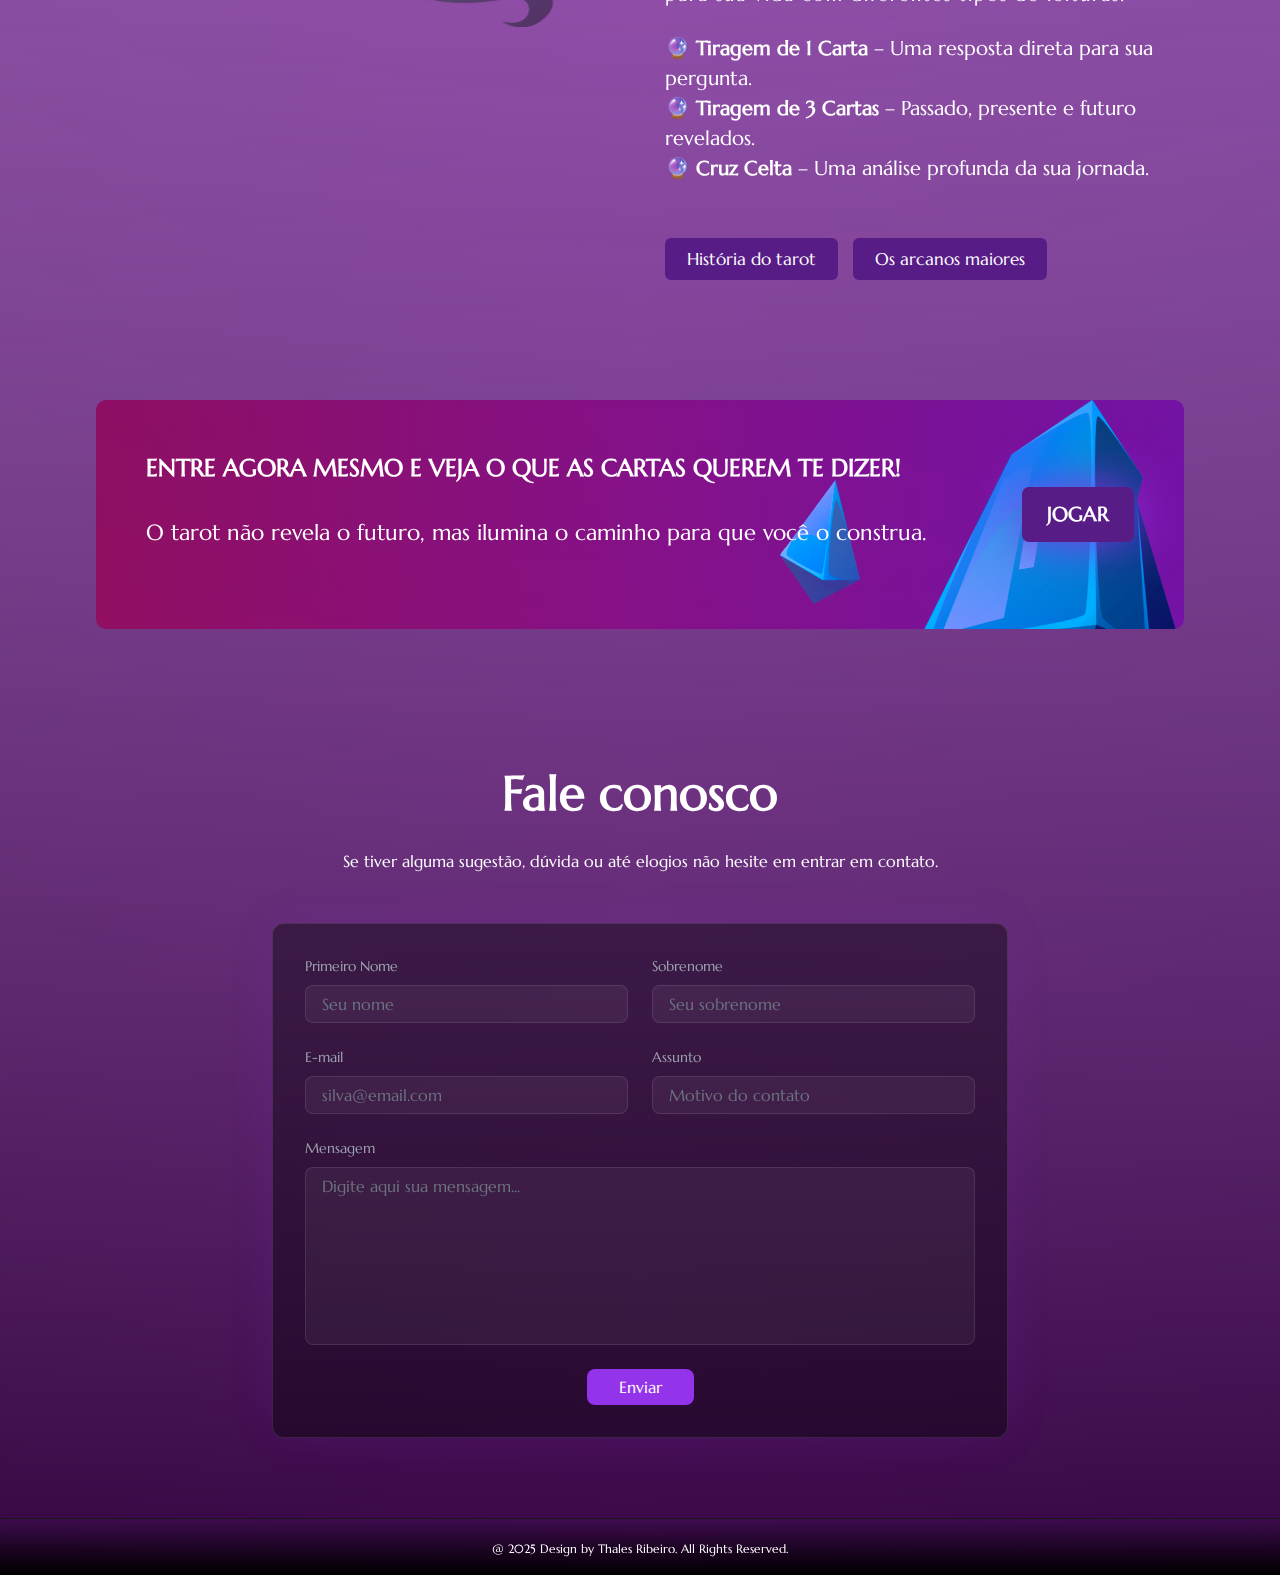
==== commit 61dd6ebd: "full responsive" ====
--- a/frontend/index.html
+++ b/frontend/index.html
@@ -141,7 +141,7 @@
                 <div class="about_title section_title">
                     <span class="glow">Delfos</span>
                     <h1>Saiba mais sobre o tarot</h1>
-                    <div>
+                    <div class="paragrafos">
                         <p>O tarot é um sistema de cartas usado para orientação, autoconhecimento e interpretação de
                             situações. Suas imagens carregam símbolos e arquétipos que representam desafios,
                             oportunidades e padrões da vida. </p>
@@ -238,7 +238,7 @@
                         <h1>Entre agora mesmo e veja o que as cartas querem te dizer!</h1>
                         <p>O tarot não revela o futuro, mas ilumina o caminho para que você o construa.</p>
                     </div>
-                    <div>
+                    <div class="button-crystal">
                         <button class="start-button" id="glowButton">JOGAR</button>
                     </div>
                     <!-- <button class="start-button" id="glowButton">JOGAR</button> -->
--- a/frontend/styles.css
+++ b/frontend/styles.css
@@ -116,8 +116,10 @@
   left: 0;
   width: 100%;
   height: 100%;
-  background: rgba(0, 0, 0, 0.7); /* Fundo escuro */
-  display: none; /* Inicialmente escondido */
+  background: rgba(0, 0, 0, 0.7);
+  /* Fundo escuro */
+  display: none;
+  /* Inicialmente escondido */
   justify-content: center;
   align-items: center;
   z-index: 999;
@@ -125,17 +127,21 @@
 
 .modal {
   background-color: rgb(46, 1, 54);
-  padding: 30px; /* Aumentei o padding para deixar o conteúdo mais espaçoso */
+  padding: 30px;
+  /* Aumentei o padding para deixar o conteúdo mais espaçoso */
   border-radius: 10px;
   box-shadow: 0px 4px 12px rgba(0, 0, 0, 0.1);
   width: 100%;
-  max-width: 800px; /* Aumentei a largura máxima do modal */
+  max-width: 800px;
+  /* Aumentei a largura máxima do modal */
   display: flex;
   flex-direction: column;
   align-items: center;
   position: relative;
-  overflow-y: auto; /* Permite rolagem no conteúdo se necessário */
-  max-height: 90vh; /* Limita a altura do modal para não ocupar a tela inteira */
+  overflow-y: auto;
+  /* Permite rolagem no conteúdo se necessário */
+  max-height: 90vh;
+  /* Limita a altura do modal para não ocupar a tela inteira */
 }
 
 /* Botão X para fechar no canto superior direito */
@@ -154,18 +160,22 @@
 }
 
 .modal h2 {
-  font-size: 28px; /* Aumentei o tamanho da fonte para o título */
+  font-size: 28px;
+  /* Aumentei o tamanho da fonte para o título */
   color: #fff;
-  margin-bottom: 20px; /* Aumentei o espaçamento entre o título e o conteúdo */
+  margin-bottom: 20px;
+  /* Aumentei o espaçamento entre o título e o conteúdo */
 }
 
 .modal p {
   color: #ddd;
   font-size: 16px;
   text-align: justify;
-  line-height: 1.8; /* Aumentei o espaçamento entre linhas para facilitar a leitura */
+  line-height: 1.8;
+  /* Aumentei o espaçamento entre linhas para facilitar a leitura */
   margin-bottom: 15px;
-  max-width: 90%; /* Limita o texto para não ficar muito largo */
+  max-width: 90%;
+  /* Limita o texto para não ficar muito largo */
 }
 
 /* Botões */
@@ -173,6 +183,17 @@
   display: flex;
   justify-content: center;
   gap: 15px;
+
+
+  display: flex;
+  align-items: left;
+  /* Centraliza na horizontal */
+  justify-content: left;
+  /* Centraliza na vertical */
+  width: 100%;
+  /* Ocupa toda a largura disponível */
+
+
 }
 
 .about-tarot {
@@ -186,7 +207,7 @@
 }
 
 .about-tarot:hover {
-  background-color: #0056b3;
+  background-color: var(--purple-700);
 }
 
 
@@ -235,7 +256,7 @@
 }
 
 .logo-icon {
-  
+
   display: flex;
   padding-left: 60px;
 
@@ -568,7 +589,7 @@
 .hero_image {
   position: relative;
   width: 100%;
-  height: 100vh;
+  /* height: 100vh; */
 
 }
 
@@ -598,6 +619,8 @@
   background-position: top;
   background-repeat: no-repeat;
   max-width: 400px;
+  margin: 0 100px -230px 20px;
+
 
 }
 
@@ -976,7 +999,13 @@
   font-size: 12px;
 }
 
+
+
+
+
 /* Media Queries */
+
+
 @media (min-width: 640px) {
   .hero-title {
     font-size: 3.75rem;
@@ -998,7 +1027,6 @@
     width: auto;
     justify-self: center;
   }
-
 
 
 
@@ -1068,13 +1096,14 @@
   .hero-title2 {
     font-size: 1rem;
     top: 10px;
-    
+
   }
 
   .logo-icon {
     padding: 0;
     left: 200px;
   }
+
   .logo-icon img {
     /* width: 1200px; */
     padding: 0;
@@ -1085,12 +1114,89 @@
   .waitlist-button {
     font-size: 14px;
     left: 50px;
-    
-    
-  }
+
+
+  }
+
   .hero-content h1 {
-    font-size:  40px ;
-  }
+    font-size: 40px;
+  }
+
+  .about {
+    flex-direction: column;
+    /* Ajusta a disposição dos elementos */
+    text-align: center;
+    /* Centraliza o conteúdo */
+    padding: 20px;
+    /* Reduz o padding */
+  }
+
+  .hero_image img {
+    width: 80%;
+    /* Reduz o tamanho da imagem */
+    max-width: 400px;
+  }
+
+  .about_title h1 {
+    font-size: 1.8rem;
+    /* Ajusta o tamanho do título */
+  }
+
+  .about_title p {
+    font-size: 1rem;
+    /* Reduz o tamanho do texto */
+  }
+
+  .buttons-about {
+    display: flex;
+    flex-direction: column;
+    /* Empilha os botões */
+    gap: 10px;
+    /* Adiciona espaçamento */
+  }
+
+  .about-tarot {
+    width: 80%;
+    /* Ajusta o tamanho dos botões */
+    max-width: 300px;
+    padding: 10px;
+  }
+
+  .about {
+    flex-direction: column !important;
+    text-align: center !important;
+    padding: 0px !important;
+    /* background-color: #222 !important; */
+  }
+
+  .section_title span {}
+
+  .hero_image img {
+    width: 70% !important;
+    max-width: 350px !important;
+  }
+
+  .about_title h1 {
+    font-size: 1.6rem !important;
+    /* Reduz o título */
+  }
+
+  .buttons-about {
+    flex-direction: column !important;
+    align-items: center !important;
+  }
+
+  .about-tarot {
+    width: 90% !important;
+    max-width: 280px !important;
+  }
+
+  .paragrafos {
+    margin: 0 auto;
+    /* Garante que continue centralizado */
+  }
+
+
 
 
 }
@@ -1105,16 +1211,16 @@
   .navbar {
     background: rgba(0, 0, 0, 0.2);
     backdrop-filter: blur(5px);
+
   }
 
   .navbar-content {
-    /* gap: 10px; */
-    
-  }
-
-  .button-nav {
-    
-  }
+    gap: 10px;
+    margin-left: 11px;
+
+  }
+
+  .button-nav {}
 
 
   .logo-icon img {
@@ -1125,7 +1231,7 @@
   .button-nav {
     /* flex-direction: column; */
     width: 100%;
-    
+
   }
 
   .waitlist-button {
@@ -1134,16 +1240,172 @@
     width: 80%; */
     /* Botões ocupam mais espaço para melhor toque */
   }
-}
-
-
-
-
-
-
-
-
-
+
+  .about {
+    padding: 15px;
+    /* Reduz ainda mais o padding */
+  }
+
+  .hero_image img {
+    width: 90%;
+    /* Garante que a imagem não fique muito pequena */
+  }
+
+  .about_title h1 {
+    font-size: 1.5rem;
+  }
+
+  .about_title p {
+    font-size: 0.9rem;
+  }
+
+  .buttons-about {
+    gap: 5px;
+  }
+
+  .about-tarot {
+    width: 100%;
+    max-width: 250px;
+    padding: 8px;
+    font-size: 0.9rem;
+  }
+
+  /* segunda div  */
+
+  .about {
+    margin-top: 100px;
+    margin-bottom: 50px;
+  }
+
+  .bg-sparkle {
+    /* display: none; */
+    /* position: static !important;  */
+    top: auto !important;
+    left: auto !important;
+    right: auto !important;
+    bottom: auto !important;
+    align-items: center;
+    justify-content: center;
+    margin: 0 auto !important;
+    /* Remove margens antigas e centraliza */
+    left: auto !important;
+    top: auto !important;
+    transform: none !important;
+
+  }
+
+  #animationtopDown {
+    width: 120% !important;
+
+  }
+
+  .about_title h1 {
+    font-size: 1.4rem !important;
+  }
+
+  .about_title span {
+    /* margin-left: 45px !important; */
+    text-align: center !important;
+
+  }
+
+  .buttons-about button {
+    itens-align: center !important;
+    justify-content: center !important;
+
+  }
+
+  .buttons-about {
+    gap: 20px;
+  }
+
+  .about-tarot {
+    width: 100% !important;
+  }
+
+  .section_title p {
+    /* max-width: 200% !important;
+    width: 200%; */
+    /* Centraliza a div horizontalmente */
+    /* text-align: justify !important; */
+    /* justify-content: center !important;
+    align-items: center !important;
+    display: block !important; */
+
+  }
+
+  .about-title,
+  .section_title {
+    width: 85% !important;
+    /* max-width: 100% !important; */
+  }
+
+  .about-title,
+  .section_title h1 {
+    width: 100% !important;
+    /* max-width: 100% !important; */
+  }
+
+  .banner-main {
+    flex-direction: column;
+    align-items: start;
+  }
+
+  .banner-text h1,
+  .banner-main span {
+    font-size: 1rem;
+  }
+
+  .banner-main p {
+    font-size: 17px;
+  }
+
+  .banner-main button {
+    justify-content: center;
+    
+
+  }
+  .button-crystal {
+    justify-content: center !important;
+    align-items: center !important;
+
+  }
+
+  .banner-main {
+    display: flex;
+    flex-direction: column;
+    align-items: center; /* Centraliza tudo */
+    text-align: center; /* Garante alinhamento correto */
+}
+
+.start-button {
+    display: block; /* Garante que o botão não fique inline */
+    /* margin: 20px auto;  */
+}
+
+  
+
+}
+
+@media screen and (max-width: 360px) {
+  .button-nav {
+    /* gap: 10px; */
+    width: 500px;
+
+  }
+}
+
+
+
+
+
+
+
+
+.paragrafos {
+  max-width: 100%;
+  width: 100%;
+}
 
 
 
@@ -1181,9 +1443,14 @@
   text-transform: uppercase;
   /* font-weight: 900; */
   color: black;
-
+  align-items: center;
+  justify-content: center;
   font-size: 1.5rem;
   font-weight: bolder;
+  display: block;
+  /* Garante que o span se comporte como um bloco */
+  text-align: left;
+  width: 100%;
 
 
 }
@@ -1192,6 +1459,7 @@
 
   color: #fff;
   text-align: center;
+  justify-content: center;
   -webkit-animation: glow 1s ease-in-out infinite alternate;
   -moz-animation: glow 1s ease-in-out infinite alternate;
   animation: glow 1s ease-in-out infinite alternate;
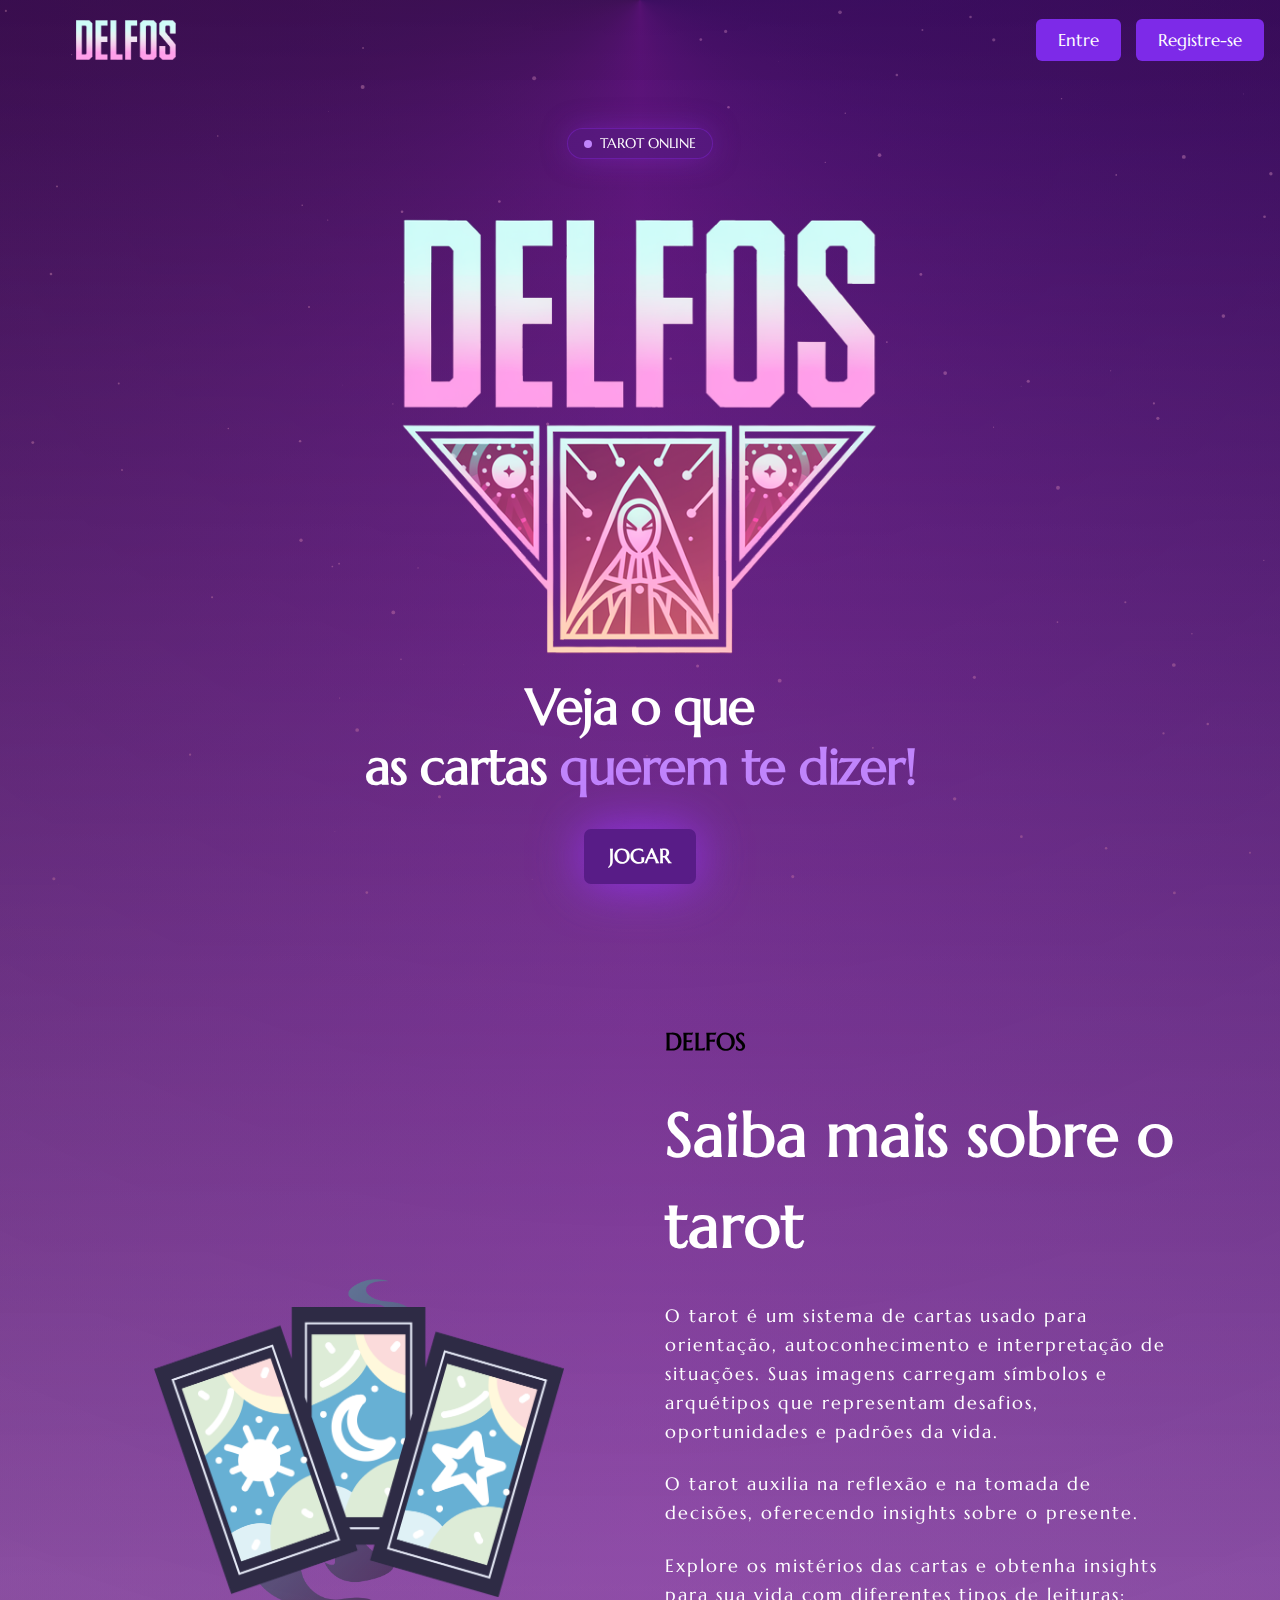
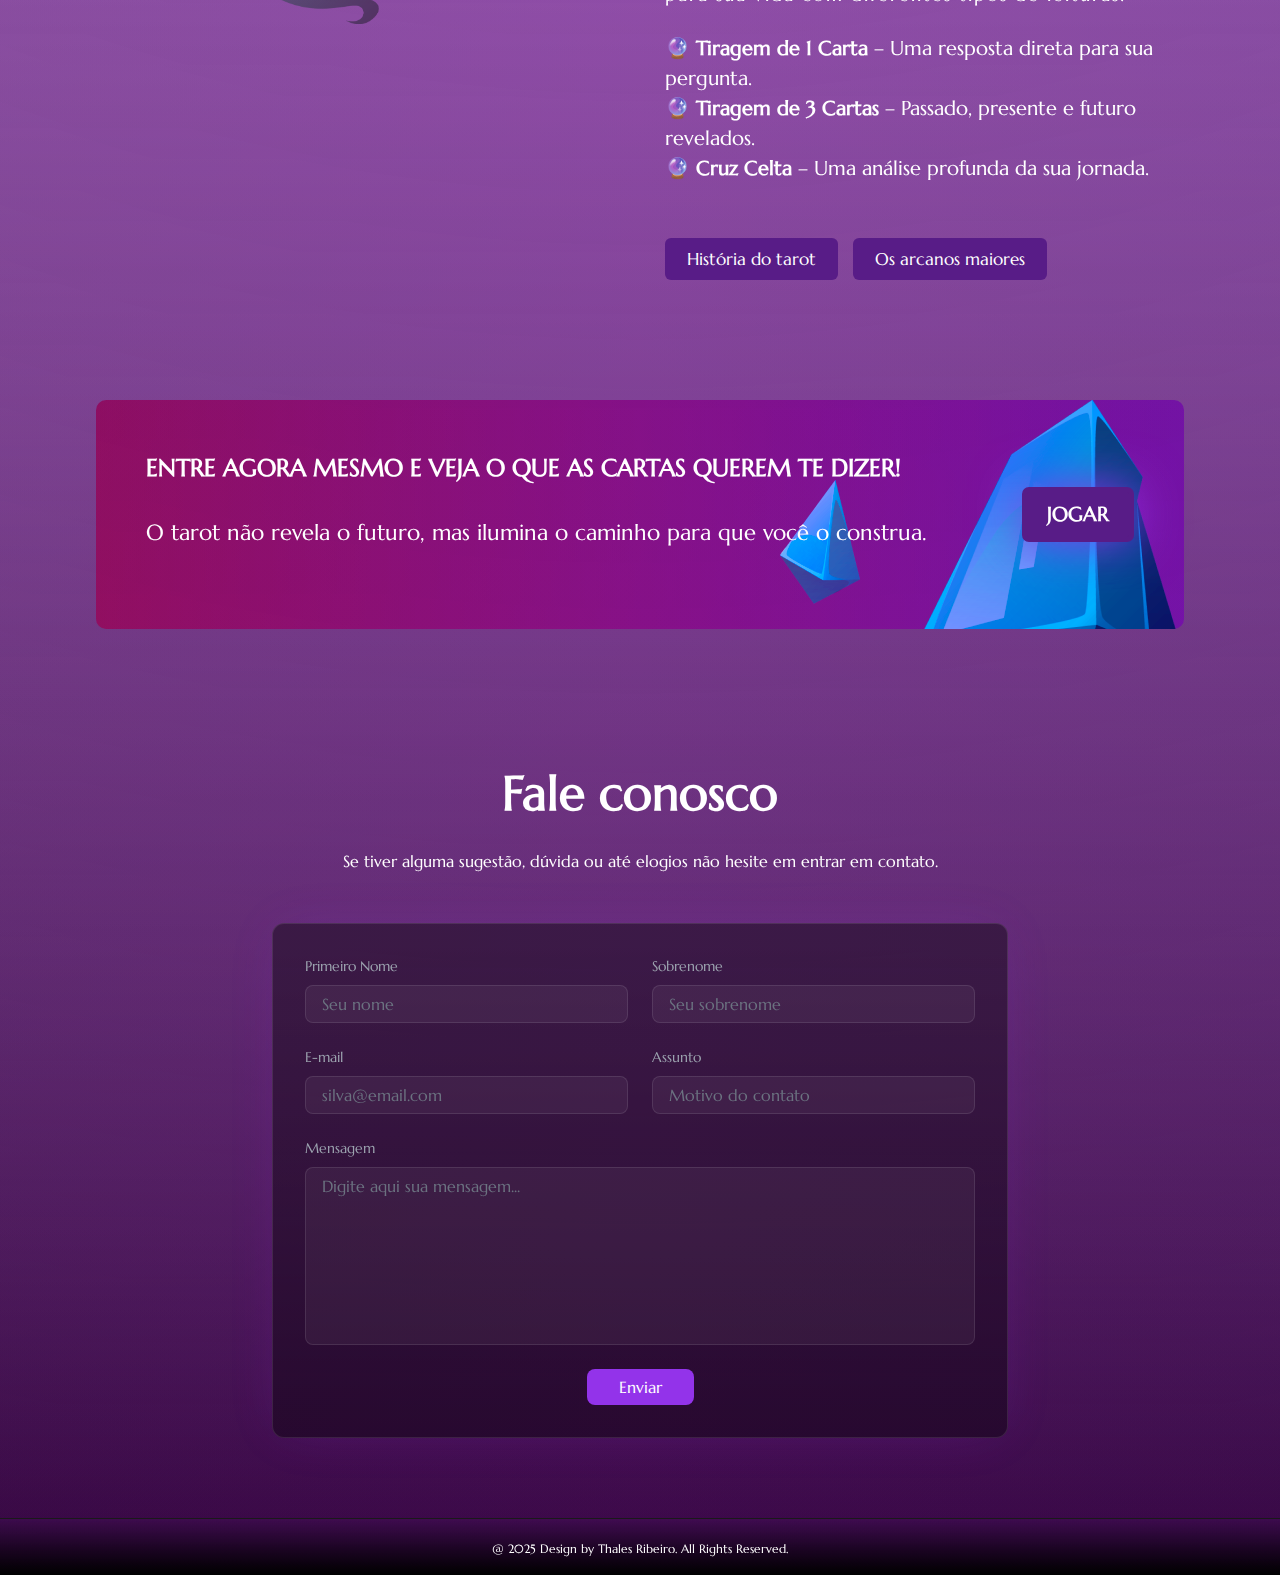
==== commit f1c20091: "totally responsive" ====
--- a/frontend/index.html
+++ b/frontend/index.html
@@ -134,7 +134,7 @@
                 <div class="section_page">
                     <div class="hero_image aboutimg">
                         <img src="img/cards.png" alt="" id="animationtopDown">
-                        <img src="img/tknvlt.png" alt="" class="bg-sparkle">
+                        <img src="img/tknvlt.png" alt="" class="bg-sparkle" id="sparkles">
                         <!-- <img src="/img/lnfrlw-1024x548.png" alt="" id="section_image"> -->
                     </div>
                 </div>
--- a/frontend/styles.css
+++ b/frontend/styles.css
@@ -589,40 +589,56 @@
 .hero_image {
   position: relative;
   width: 100%;
+  
   /* height: 100vh; */
 
+}
+
+
+#sparkles {
+  display: flex;
+  justify-content: center;
+  align-items: center;
+
+}
+
+.hero_image {
+  display: flex;
+  justify-content: center;  /* Centraliza a imagem horizontalmente */
+  align-items: center;      /* Centraliza a imagem verticalmente */
+  position: relative;
+  width: 100%;
+  height: 100%;
 }
 
 .hero_image img.bg-sparkle {
   position: absolute;
-  bottom: 0;
-  left: 0;
-  width: 100%;
   z-index: 0;
-  /* A imagem de fundo ficará atrás da primeira */
-
-  bottom: 200px;
-  left: 200px;
-}
-
-.hero_image img#animationtopDown {
-  position: relative;
-  z-index: 1;
-  /* Garante que a primeira imagem esteja acima da segunda */
-
-}
-
+  width: 50%;  /* Ajuste de tamanho da imagem (pode ser 50%, 60%, etc.) */
+  max-width: 500px;  /* Limita o tamanho máximo da imagem */
+  height: auto;  /* Ajuste a altura de forma proporcional */
+  justify-content: center;
+  align-items: center;
+}
 
 .bg-sparkle {
-  width: 100%;
+  display: flex;
   background-size: cover;
   background-position: top;
   background-repeat: no-repeat;
-  max-width: 400px;
-  margin: 0 100px -230px 20px;
-
-
-}
+  justify-content: center;
+  align-items: center;
+}
+
+.hero_image img#animationtopDown {
+  position: relative;
+  z-index: 1;
+  /* Garante que a primeira imagem esteja acima da segunda */
+
+}
+
+
+
 
 .section_page {
   width: 50%;
@@ -1194,87 +1210,6 @@
   .paragrafos {
     margin: 0 auto;
     /* Garante que continue centralizado */
-  }
-
-
-
-
-}
-
-@media screen and (max-width: 480px) {
-  .logo-img {
-    width: 50%;
-
-    /* Reduz ainda mais para telas muito pequenas */
-  }
-
-  .navbar {
-    background: rgba(0, 0, 0, 0.2);
-    backdrop-filter: blur(5px);
-
-  }
-
-  .navbar-content {
-    gap: 10px;
-    margin-left: 11px;
-
-  }
-
-  .button-nav {}
-
-
-  .logo-icon img {
-    width: 110px;
-    /* Mantém a logo visível sem ficar minúscula */
-  }
-
-  .button-nav {
-    /* flex-direction: column; */
-    width: 100%;
-
-  }
-
-  .waitlist-button {
-    /* font-size: 14px;
-    padding: 6px 10px;
-    width: 80%; */
-    /* Botões ocupam mais espaço para melhor toque */
-  }
-
-  .about {
-    padding: 15px;
-    /* Reduz ainda mais o padding */
-  }
-
-  .hero_image img {
-    width: 90%;
-    /* Garante que a imagem não fique muito pequena */
-  }
-
-  .about_title h1 {
-    font-size: 1.5rem;
-  }
-
-  .about_title p {
-    font-size: 0.9rem;
-  }
-
-  .buttons-about {
-    gap: 5px;
-  }
-
-  .about-tarot {
-    width: 100%;
-    max-width: 250px;
-    padding: 8px;
-    font-size: 0.9rem;
-  }
-
-  /* segunda div  */
-
-  .about {
-    margin-top: 100px;
-    margin-bottom: 50px;
   }
 
   .bg-sparkle {
@@ -1291,6 +1226,132 @@
     left: auto !important;
     top: auto !important;
     transform: none !important;
+    
+
+  }
+
+  #animationtopDown {
+    width: 100% !important;
+
+  }
+
+  .section_page {
+    padding-top: 100px;
+    
+  }
+  .about_title span {
+    padding-top: 30px;
+    /* margin-left: 45px !important; */
+    text-align: center !important;
+
+  }
+
+  .about-title,
+  .section_title h1 {
+    width: 100% !important;
+    /* max-width: 100% !important; */
+  }
+
+  .about {
+
+    margin-bottom: 50px;
+  }
+
+
+
+
+}
+
+@media screen and (max-width: 480px) {
+  .logo-img {
+    width: 50%;
+
+    /* Reduz ainda mais para telas muito pequenas */
+  }
+
+  .navbar {
+    background: rgba(0, 0, 0, 0.2);
+    backdrop-filter: blur(5px);
+
+  }
+
+  .navbar-content {
+    gap: 10px;
+    margin-left: 11px;
+
+  }
+
+  .button-nav {}
+
+
+  .logo-icon img {
+    width: 110px;
+    /* Mantém a logo visível sem ficar minúscula */
+  }
+
+  .button-nav {
+    /* flex-direction: column; */
+    width: 100%;
+
+  }
+
+  .waitlist-button {
+    /* font-size: 14px;
+    padding: 6px 10px;
+    width: 80%; */
+    /* Botões ocupam mais espaço para melhor toque */
+  }
+
+  .about {
+    padding: 15px;
+    /* Reduz ainda mais o padding */
+  }
+
+  .hero_image img {
+    width: 90%;
+    /* Garante que a imagem não fique muito pequena */
+  }
+
+  .about_title h1 {
+    font-size: 1.5rem;
+  }
+
+  .about_title p {
+    font-size: 0.9rem;
+  }
+
+  .buttons-about {
+    gap: 5px;
+  }
+
+  .about-tarot {
+    width: 100%;
+    max-width: 250px;
+    padding: 8px;
+    font-size: 0.9rem;
+  }
+
+  /* segunda div  */
+
+  .about {
+    margin-top: 100px;
+    margin-bottom: 50px;
+  }
+
+  .bg-sparkle {
+    /* display: none; */
+    /* position: static !important;  */
+    top: auto !important;
+    left: auto !important;
+    right: auto !important;
+    bottom: auto !important;
+    align-items: center;
+    justify-content: center;
+    margin: 0 auto !important;
+    /* Remove margens antigas e centraliza */
+    left: auto !important;
+    top: auto !important;
+    transform: none !important;
 
   }
 
@@ -1378,8 +1439,8 @@
     text-align: center; /* Garante alinhamento correto */
 }
 
-.start-button {
-    display: block; /* Garante que o botão não fique inline */
+.button-crystal {
+    display: block; 
     /* margin: 20px auto;  */
 }
 
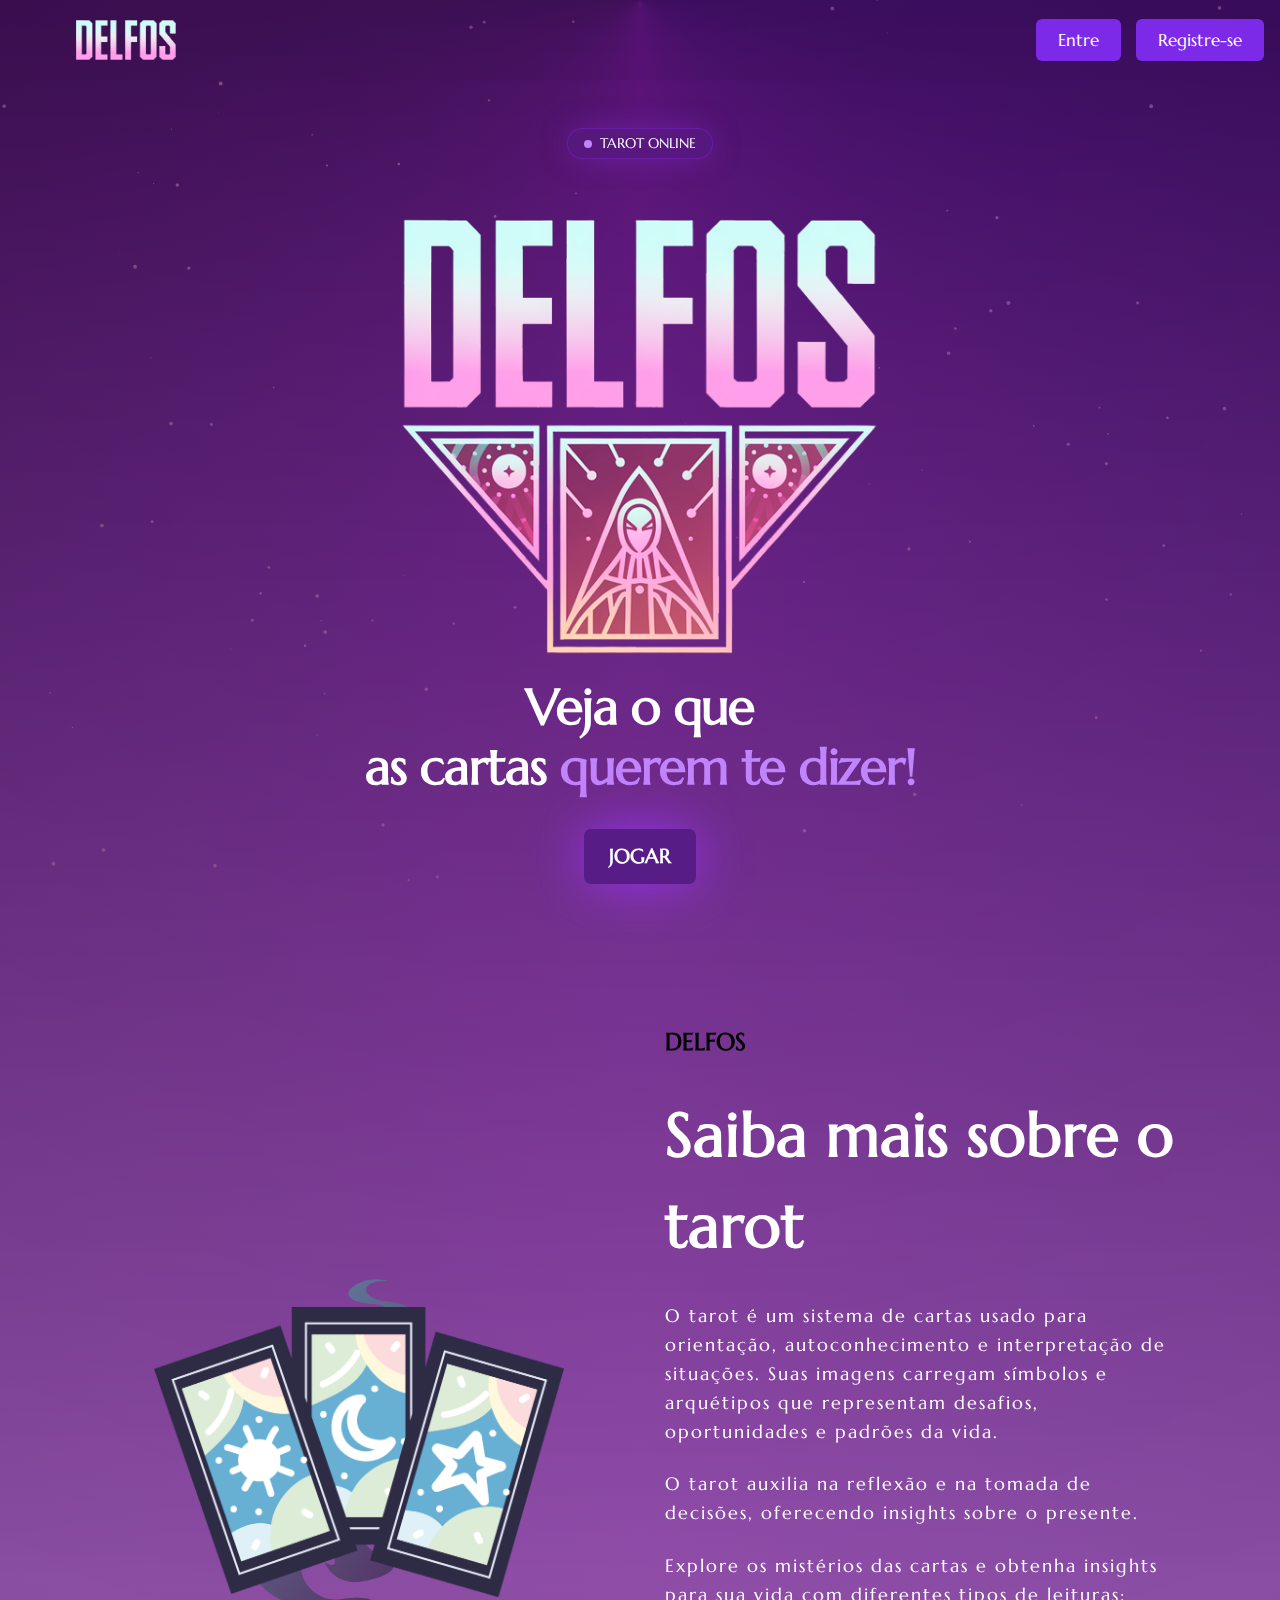
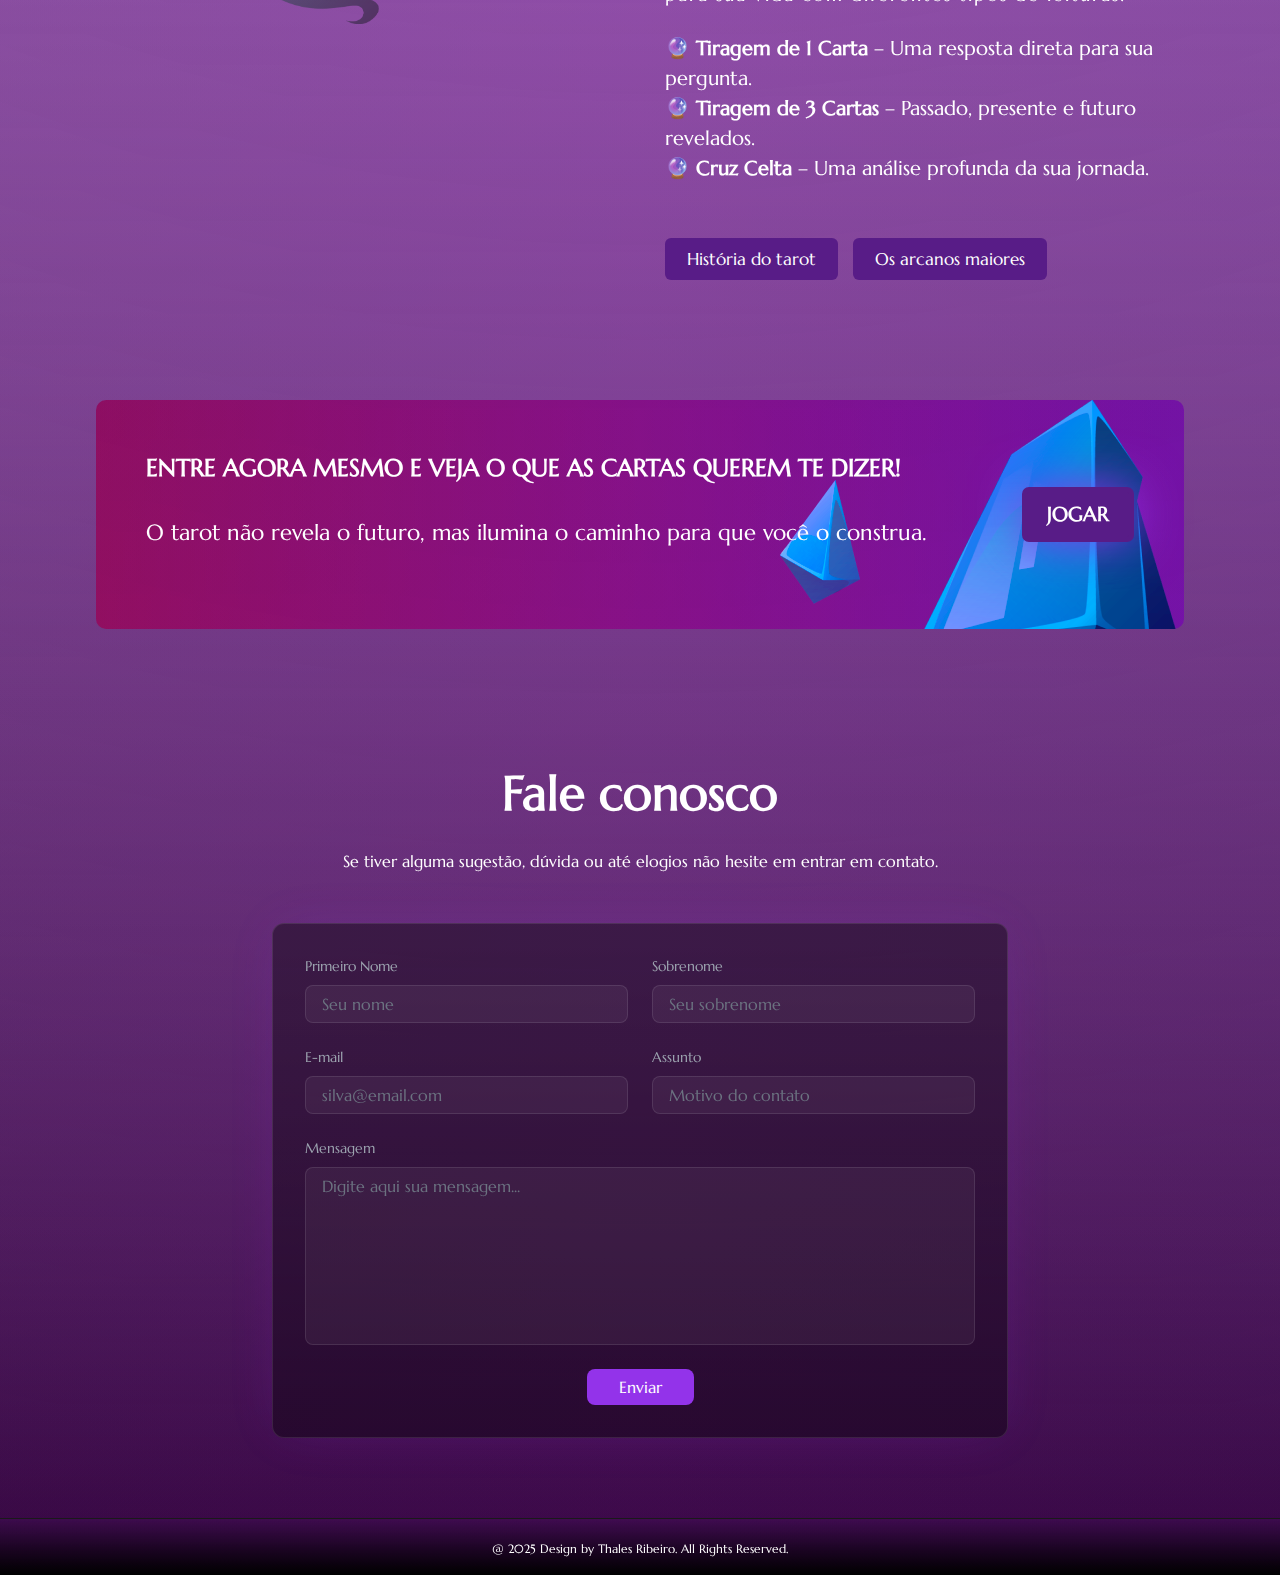
==== commit 0500dff3: "modal close button" ====
--- a/frontend/index.html
+++ b/frontend/index.html
@@ -70,6 +70,36 @@
             <p>O Hierofante representa a tradição, a espiritualidade institucionalizada e o ensino. Ele é o guia que transmite sabedoria religiosa e espiritual. Sua presença indica que o consulente deve procurar orientação ou seguir normas estabelecidas para encontrar respostas. A carta também pode sugerir a necessidade de buscar uma conexão mais profunda com práticas espirituais ou religiosas.</p>
             <p>6. Os Amantes</p>
             <p>Os Amantes simbolizam escolhas significativas, especialmente em áreas como os relacionamentos e os valores pessoais. Esta carta fala sobre a necessidade de tomar decisões importantes, que podem envolver sacrifícios ou compromissos. Quando aparece, ela pode indicar um dilema moral ou emocional, onde o consulente precisa escolher entre caminhos diferentes, cada um com suas implicações.</p>
+            <p>7. O Carro </p>
+            <p>O Carro é a carta da vitória através da disciplina e do controle. Ele representa a jornada em direção ao sucesso e à conquista, mas exige determinação e foco. Quando essa carta aparece, é um sinal de que a pessoa deve manter o controle das situações, avançando com confiança, mesmo diante dos obstáculos. O Carro ensina que a verdadeira vitória vem da capacidade de manter o equilíbrio entre forças opostas.</p>
+            <p>8. A Força</p>
+            <p>A Força simboliza a coragem, a paciência e o domínio sobre os próprios instintos. Ao contrário da força bruta, ela fala sobre a força interna, a coragem de enfrentar situações difíceis com suavidade e compreensão. Esta carta sugere que o consulente tem dentro de si a força necessária para superar desafios, desde que seja paciente e tenha fé em sua própria capacidade de resistir às adversidades./p>
+            <p>9. O Eremita</p>
+            <p>O Eremita é o arquétipo da sabedoria interior, da busca por respostas no silêncio e na solidão. Ele representa o momento de introspecção, quando se retira do mundo para refletir e encontrar clareza. Quando esta carta surge, ela sugere que o consulente precisa de um tempo de isolamento para obter uma visão mais profunda de si mesmo e das situações à sua volta. O Eremita ensina a importância do autoconhecimento.</p>
+            <p>10. A Roda da Fortuna</p>
+            <p>A Roda da Fortuna simboliza os ciclos da vida, as mudanças e os eventos que estão além do controle humano. Ela fala sobre a natureza cíclica da sorte e do destino, indicando que, assim como há momentos de ascensão, também há momentos de queda. Esta carta sugere que o consulente deve se preparar para mudanças inesperadas, mas também confiar que tudo faz parte de um ciclo maior.</p>
+            <p>11. A Justiça</p>
+            <p>A Justiça representa a equidade, a imparcialidade e as consequências das ações. Ela está ligada à verdade, à responsabilidade e à necessidade de fazer escolhas justas. Quando aparece, é um lembrete de que o consulente deve agir de maneira ética e responsável, pois todas as ações têm consequências. A carta também pode indicar uma necessidade de resolver pendências legais ou situações de conflito.</p>
+            <p>12. O Enforcado</p>
+            <p>O Enforcado fala sobre a necessidade de sacrifício, entrega e mudança de perspectiva. Esta carta representa momentos em que precisamos deixar ir o que não nos serve mais, seja uma crença, um comportamento ou uma situação. Ela sugere que a solução para os problemas pode vir através de uma mudança de visão, e que às vezes é necessário fazer um sacrifício para alcançar um novo nível de entendimento.</p>
+            <p>13. A Morte </p>
+            <p>Embora muitas vezes mal interpretada, a Morte não significa fim físico, mas sim transformações profundas e o encerramento de um ciclo. Ela fala sobre a necessidade de deixar algo para trás para que algo novo possa surgir. Quando a Morte aparece, é um sinal de que o consulente deve se preparar para mudanças significativas e deixar o passado para trás, permitindo que novas oportunidades entrem em sua vida.</p>
+            <p>14. A Temperança</p>
+            <p>A Temperança é a carta da moderação, do equilíbrio e da harmonia. Ela representa a capacidade de encontrar o meio-termo em todas as situações, mantendo a calma e a serenidade. Quando aparece, é um lembrete de que a verdadeira felicidade vem do equilíbrio, e que é hora de moderar as ações, pensamentos e emoções para criar harmonia em sua vida.</p>
+            <p>15. O Diabo</p>
+            <p>O Diabo simboliza os vícios, as tentações e as ilusões que nos aprisionam. Ele fala sobre os aspectos negativos da vida que podem nos controlar, como medos, desejos materiais ou comportamentos autodestrutivos. Esta carta sugere que o consulente pode estar preso a padrões prejudiciais e precisa se libertar dessas influências para alcançar a verdadeira liberdade.</p>
+            <p>16. A Torre</p>
+            <p>A Torre representa a destruição repentina e a mudança drástica. Ela simboliza uma quebra de estruturas ou crenças antigas, que pode ser dolorosa, mas necessária para o crescimento. Quando essa carta aparece, é um sinal de que algo precisa ser derrubado para dar espaço ao novo. A Torre ensina que, às vezes, a mudança só ocorre através de uma crise.</p>
+            <p>17. A Estrela</p>
+            <p>A Estrela é a carta da esperança, da inspiração e da cura. Ela simboliza a luz que surge após a escuridão, oferecendo clareza e paz de espírito. Quando aparece, é um sinal de que o consulente está em um momento de renovação, e que, com otimismo e fé, é possível alcançar a cura e a realização de seus desejos.</p>
+            <p>18. A Lua</p>
+            <p>A Lua representa o mistério, a confusão e a ilusão. Ela fala sobre os aspectos ocultos da vida, os medos e as inseguranças que podem surgir do inconsciente. Quando aparece, é um lembrete de que nem tudo é o que parece, e que o consulente precisa ser cauteloso e confiar em sua intuição para navegar pelas incertezas.</p>
+            <p>19. O Sol</p>
+            <p>O Sol é a carta da clareza, do sucesso e da realização. Ele simboliza a verdade revelada, a energia vital e a alegria. Quando esta carta surge, é um sinal de que o consulente está em harmonia com seu caminho e que está prestes a alcançar sucesso e felicidade. O Sol também fala sobre a importância de se expressar de forma autêntica e com confiança.</p>
+            <p>20. O Julgamento</p>
+            <p>O Julgamento representa o renascimento, a revelação e a resolução de karmas passados. Esta carta fala sobre uma chamada interior para uma nova fase da vida, onde o consulente é desafiado a se libertar de velhos padrões e abraçar novas oportunidades. O Julgamento é um convite para refletir sobre o passado e usar essa sabedoria para criar um futuro melhor.</p>
+            <p>21. O Mundo</p>
+            <p>O Mundo simboliza a conclusão, a realização e a harmonia universal. Ele representa o fim de uma jornada e a celebração da vitória e do equilíbrio. Quando essa carta aparece, ela indica que o consulente alcançou um estágio de realização e está pronto para um novo ciclo. O Mundo é a carta da totalidade, da integração e do sucesso completo.</p>
         </div>
     </div>
 
--- a/frontend/styles.css
+++ b/frontend/styles.css
@@ -45,11 +45,7 @@
   width: 100%;
   height: 100%;
   background: rgba(0, 0, 0, 0.7);
-  /* Fundo escuro */
-  /* backdrop-filter: blur(5px); */
-  /* Desfoque do fundo */
   display: none;
-  /* Inicialmente escondido */
   justify-content: center;
   align-items: center;
   z-index: 999;
@@ -62,7 +58,6 @@
   box-shadow: 0px 4px 12px rgba(0, 0, 0, 0.1);
   width: 100%;
   max-width: 400px;
-  /* Limita a largura do modal */
   display: flex;
   flex-direction: column;
   align-items: center;
@@ -72,11 +67,10 @@
 /* Botão X para fechar no canto superior direito */
 .close-btn {
   position: absolute;
-  top: 10px;
-  right: 10px;
+  left: 750px;
   font-size: 30px;
   font-weight: bold;
-  color: #333;
+  color: white !important;
   cursor: pointer;
 }
 
@@ -96,13 +90,14 @@
 
 .modal button {
   padding: 10px 20px;
-  background-color: var(--purple-400);
+  background-color: var(--purple-700);
   color: white;
   border: none;
   border-radius: 5px;
   cursor: pointer;
   width: 100%;
   margin-top: 10px;
+  font-size: 15px;
 }
 
 .modal button:hover {
